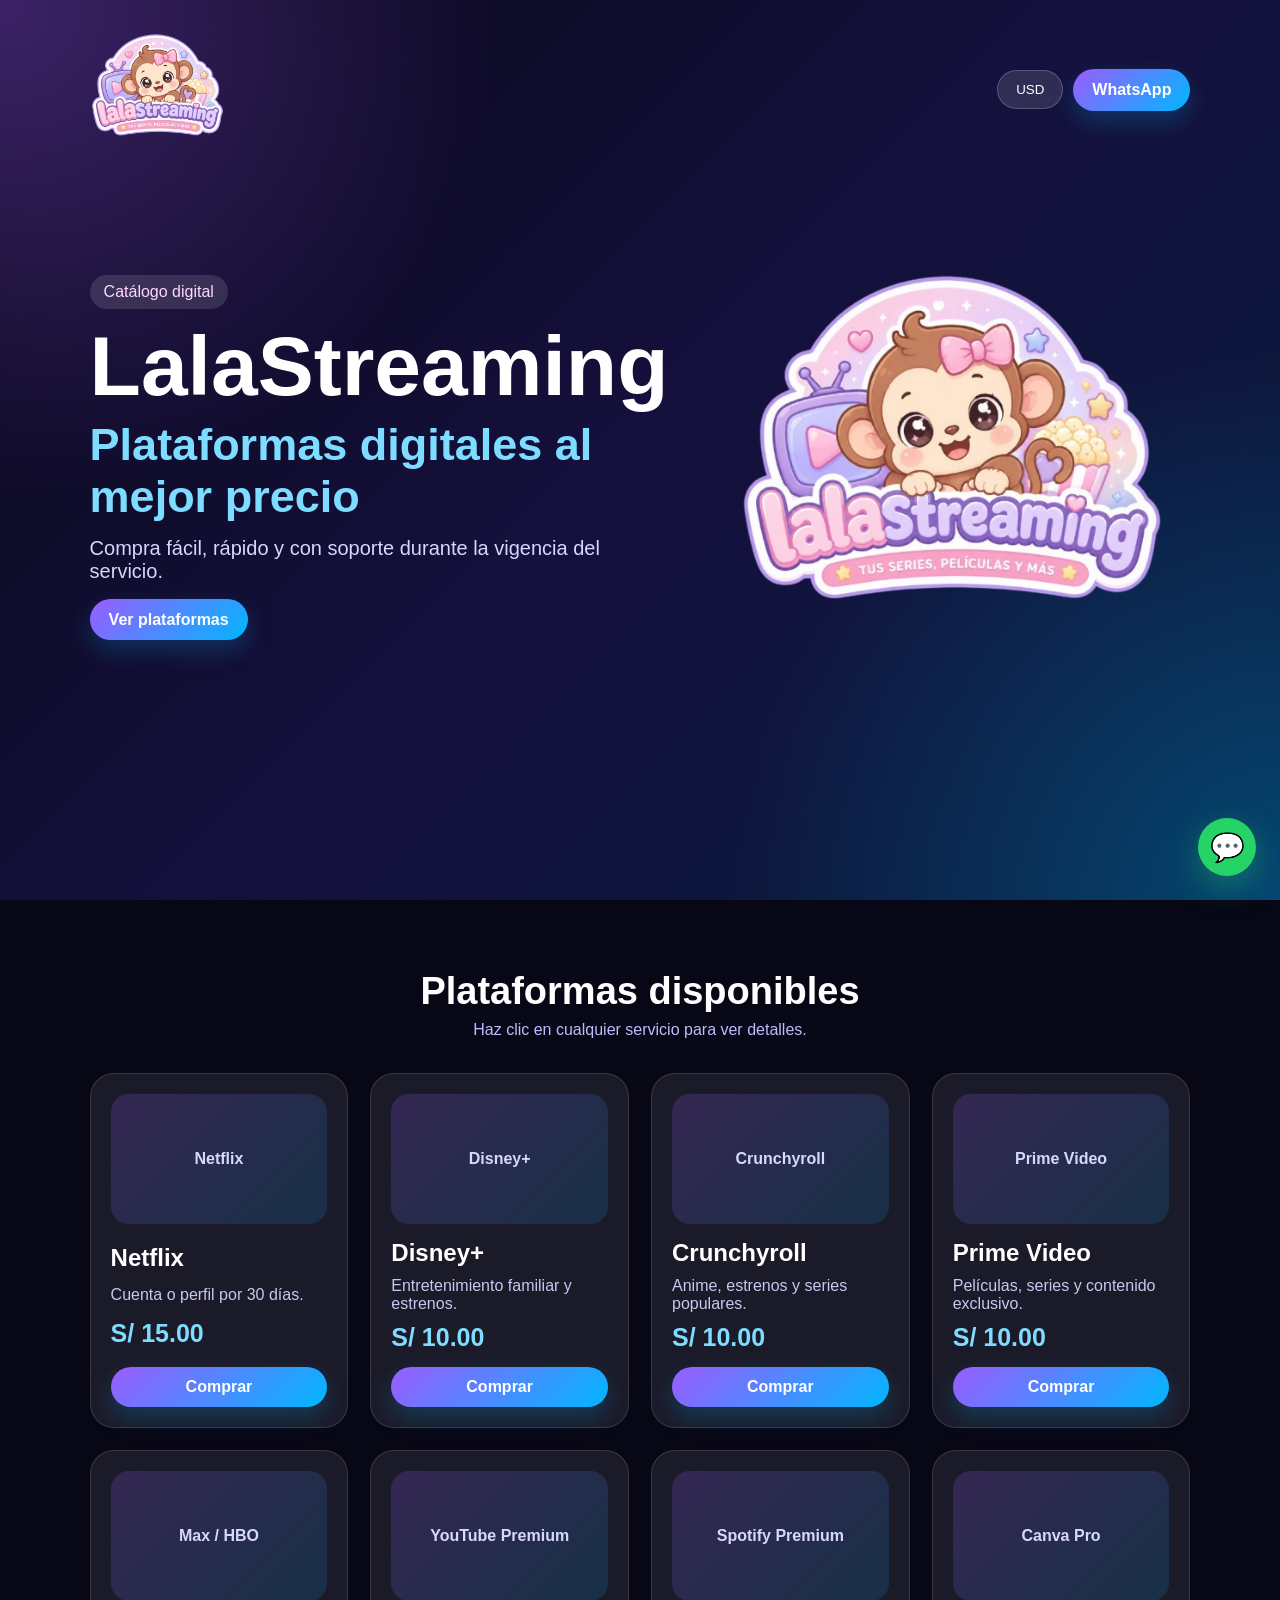
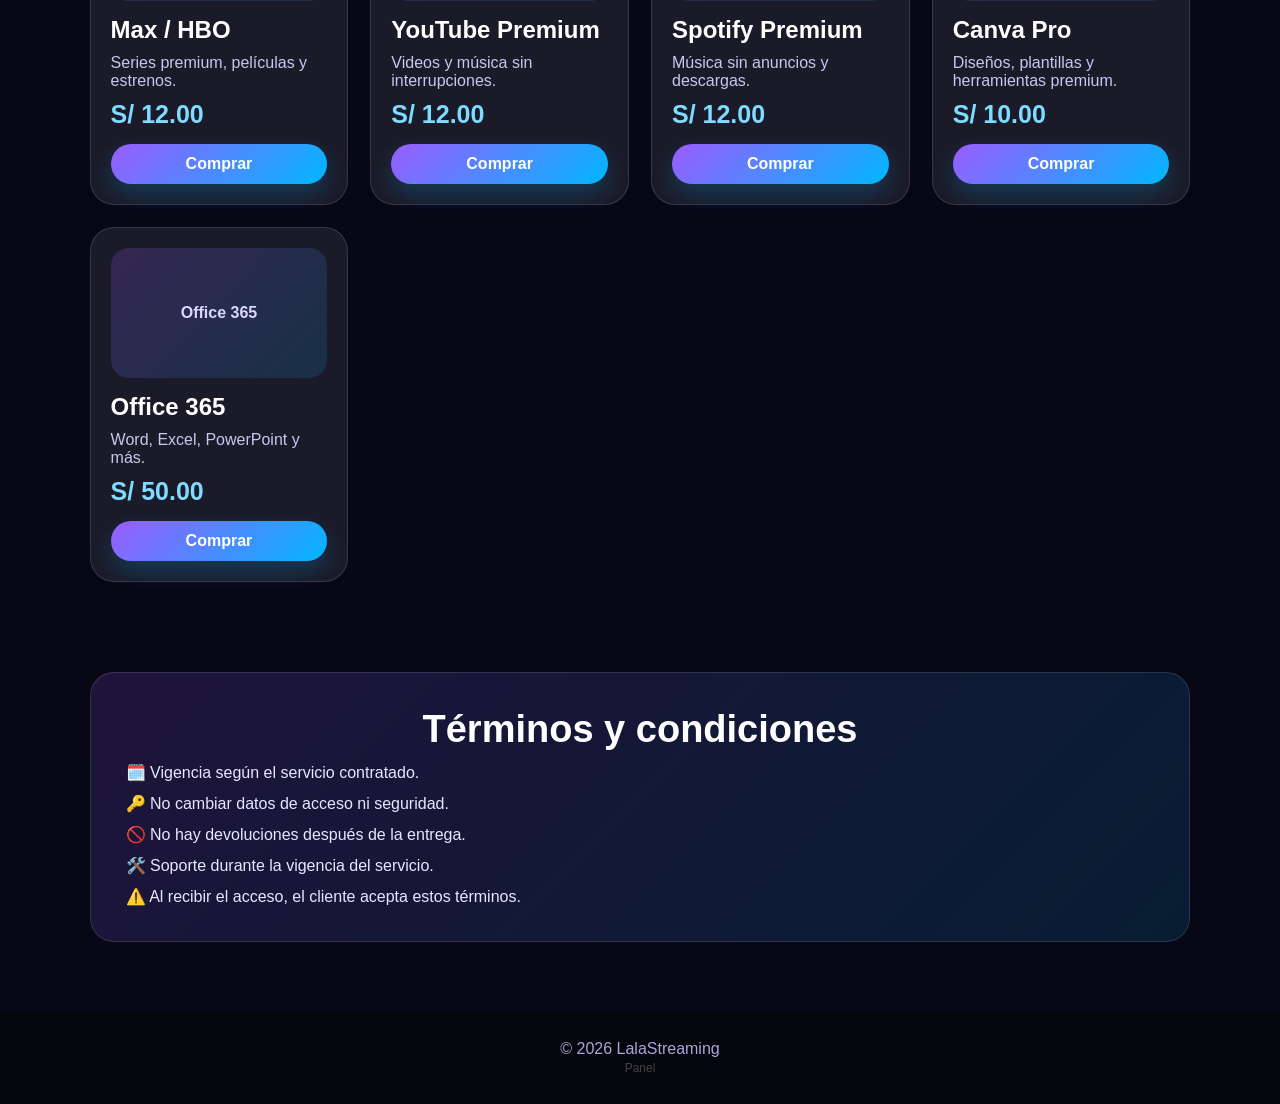
==== index.html @ 7702cfb1 "Add files via upload" ====
<!DOCTYPE html>
<html lang="es">
<head>
  <meta charset="UTF-8">
  <meta name="viewport" content="width=device-width, initial-scale=1.0">
  <title>LalaStreaming | Tienda Digital</title>
  <link rel="stylesheet" href="styles.css">
</head>
<body>
<header class="hero">
  <nav>
    <img src="logo-lalastreaming.png" class="logo" alt="LalaStreaming">
    <div class="nav-actions">
      <button id="currencyBtn">USD</button>
      <a id="waTop" target="_blank">WhatsApp</a>
    </div>
  </nav>
  <section class="hero-content">
    <div>
      <span class="badge">Catálogo digital</span>
      <h1 id="title">LalaStreaming</h1>
      <h2 id="subtitle">Plataformas digitales al mejor precio</h2>
      <p id="description">Compra fácil, rápido y con soporte.</p>
      <a href="#catalogo" class="primary">Ver plataformas</a>
    </div>
    <img src="logo-lalastreaming.png" class="big-logo" alt="LalaStreaming">
  </section>
</header>

<main>
  <section id="catalogo" class="section">
    <h2>Plataformas disponibles</h2>
    <p class="muted">Haz clic en cualquier servicio para ver detalles.</p>
    <div id="grid" class="grid"></div>
  </section>

  <section class="terms">
    <h2>Términos y condiciones</h2>
    <div id="terms"></div>
  </section>
</main>

<div id="modal" class="modal">
  <div class="modal-card">
    <button id="closeModal" class="close">×</button>
    <img id="mImg" class="modal-img" alt="">
    <h2 id="mName"></h2>
    <p id="mDesc"></p>
    <strong id="mPrice"></strong>
    <a id="mWa" target="_blank">Comprar por WhatsApp</a>
  </div>
</div>

<a id="floatWa" class="float-wa" target="_blank">💬</a>

<footer>
  <p>© 2026 LalaStreaming</p>
  <a href="admin.html" class="hidden-admin">Panel</a>
</footer>

<script src="data.js"></script>
<script src="app.js"></script>
</body>
</html>
---- styles.css ----
*{box-sizing:border-box;margin:0;padding:0;font-family:Arial,Helvetica,sans-serif}
body{background:#080716;color:#fff}
.hero{min-height:100vh;padding:22px 7%;background:radial-gradient(circle at top left,rgba(159,86,255,.35),transparent 32%),radial-gradient(circle at bottom right,rgba(0,183,255,.28),transparent 35%),linear-gradient(135deg,#080716,#15103d,#061c3b)}
nav,.admin-top,.row{display:flex;align-items:center;justify-content:space-between;gap:18px}
.logo{width:135px;animation:pulse 3s infinite}
.nav-actions{display:flex;gap:10px;align-items:center}
.nav-actions a,.primary,.card a,.modal-card a{border:0;text-decoration:none;color:#fff;background:linear-gradient(135deg,#9b5cff,#00b7ff);padding:12px 19px;border-radius:30px;font-weight:bold;cursor:pointer;box-shadow:0 10px 25px rgba(0,183,255,.22)}
#currencyBtn,.secondary{border:1px solid rgba(255,255,255,.2);background:rgba(255,255,255,.12);color:#fff;padding:11px 18px;border-radius:25px;cursor:pointer}
.hero-content{display:grid;grid-template-columns:1.1fr .9fr;align-items:center;gap:40px;padding-top:80px}
.badge{display:inline-block;background:rgba(255,255,255,.12);padding:8px 14px;border-radius:20px;color:#ffd7ff;margin-bottom:18px}
h1{font-size:clamp(44px,8vw,84px);line-height:.95;margin-bottom:12px}
.hero h2{font-size:clamp(25px,4vw,45px);color:#7ddcff;margin-bottom:14px}
.hero p{color:#d8d6ff;font-size:20px;margin-bottom:28px;max-width:570px}
.big-logo{width:100%;max-width:430px;margin:auto;animation:float 3.2s ease-in-out infinite,glow 2.8s infinite alternate}
.section{padding:70px 7%}
.section h2,.terms h2{text-align:center;font-size:38px;margin-bottom:8px}
.muted{text-align:center;color:#bebcff;margin-bottom:34px}
.grid{display:grid;grid-template-columns:repeat(4,1fr);gap:22px}
.card{background:rgba(255,255,255,.08);border:1px solid rgba(255,255,255,.13);border-radius:24px;padding:20px;min-height:295px;display:flex;flex-direction:column;justify-content:space-between;cursor:pointer;transition:.25s}
.card:hover{transform:translateY(-6px);box-shadow:0 15px 35px rgba(155,92,255,.18);border-color:#9b5cff}
.product-img,.placeholder{height:130px;width:100%;border-radius:18px;object-fit:cover;margin-bottom:15px}
.placeholder{display:grid;place-items:center;background:linear-gradient(135deg,rgba(155,92,255,.2),rgba(0,183,255,.14));color:#d9d7ff;font-weight:bold}
.card h3{font-size:24px}.card p{color:#c9c7ef;margin:10px 0}.card strong{font-size:25px;color:#7ddcff;margin-bottom:15px}.card a{text-align:center;padding:11px 16px}
.terms{margin:20px 7% 70px;padding:35px;border-radius:24px;background:linear-gradient(135deg,rgba(155,92,255,.16),rgba(0,183,255,.12));border:1px solid rgba(255,255,255,.12)}
.terms p{color:#e8e7ff;margin-top:12px}
.float-wa{position:fixed;right:24px;bottom:24px;width:58px;height:58px;border-radius:50%;background:#25d366;display:grid;place-items:center;text-decoration:none;font-size:28px;box-shadow:0 10px 30px rgba(37,211,102,.35);z-index:20}
footer{text-align:center;color:#aaa7d8;padding:28px;background:#05050d}.hidden-admin{font-size:12px;color:#444;text-decoration:none}
.modal{position:fixed;inset:0;background:rgba(5,5,15,.65);backdrop-filter:blur(3px);display:none;place-items:center;padding:22px;z-index:99}
.modal.show{display:grid}.blurred main,.blurred .hero,.blurred footer,.blurred .float-wa{filter:blur(8px);pointer-events:none}
.modal-card{width:min(440px,94vw);background:linear-gradient(145deg,#17113f,#071f42);border:1px solid rgba(255,255,255,.18);border-radius:28px;padding:24px;text-align:center;position:relative;animation:zoom .22s ease;box-shadow:0 25px 80px rgba(0,0,0,.55)}
.close{position:absolute;right:14px;top:12px;border:0;border-radius:50%;background:rgba(255,255,255,.14);color:#fff;font-size:25px;width:36px;height:36px;cursor:pointer}
.modal-img{width:100%;height:210px;object-fit:cover;border-radius:20px;margin-bottom:18px}.modal-card p{color:#d8d6ff;margin:10px 0}.modal-card strong{display:block;color:#7ddcff;font-size:30px;margin-bottom:18px}
.login{min-height:100vh;display:grid;place-items:center;background:linear-gradient(135deg,#090817,#14103a,#061a38);padding:20px}.login-card,.box{background:rgba(255,255,255,.08);border:1px solid rgba(255,255,255,.13);border-radius:24px;padding:24px}.login-card{width:min(390px,94vw);text-align:center}.login-card .logo{margin-bottom:15px}
.hidden{display:none}.admin{padding-bottom:70px}.admin-top{padding:25px 7%;background:linear-gradient(135deg,#14103a,#061a38)}.admin-top h1{font-size:34px}
.admin-grid{padding:35px 7%;display:grid;grid-template-columns:.9fr 1.1fr;gap:24px}label{display:block;margin:14px 0 7px;color:#ddd9ff;font-weight:bold}input,textarea{width:100%;background:rgba(255,255,255,.1);border:1px solid rgba(255,255,255,.18);color:#fff;border-radius:14px;padding:13px;outline:none}textarea{min-height:92px;resize:vertical}.full{width:100%;margin-top:15px}.edit-product{display:grid;grid-template-columns:190px 1fr;gap:18px;background:rgba(255,255,255,.06);padding:18px;border-radius:20px;margin-bottom:18px}.upload{min-height:175px;border:2px dashed rgba(255,255,255,.25);border-radius:18px;display:grid;place-items:center;cursor:pointer;overflow:hidden;color:#e7ddff}.upload img{width:100%;height:100%;object-fit:cover}.upload input{display:none}.danger{background:#ff3b6b;color:#fff;border:0;border-radius:14px;padding:10px 15px;font-weight:bold;cursor:pointer;margin-top:12px}
@keyframes float{50%{transform:translateY(-12px) scale(1.03)}}@keyframes glow{from{filter:drop-shadow(0 18px 35px rgba(164,92,255,.35))}to{filter:drop-shadow(0 26px 55px rgba(0,183,255,.45))}}@keyframes pulse{50%{filter:drop-shadow(0 0 18px rgba(155,92,255,.55))}}@keyframes zoom{from{opacity:0;transform:scale(.78) translateY(25px)}to{opacity:1;transform:scale(1)}}
@media(max-width:1000px){.grid{grid-template-columns:repeat(2,1fr)}.hero-content,.admin-grid{grid-template-columns:1fr;text-align:center}.hero p{margin-left:auto;margin-right:auto}.admin-top{flex-direction:column;text-align:center}.edit-product{text-align:left}}
@media(max-width:620px){.grid{grid-template-columns:1fr}.hero{min-height:auto;padding-bottom:60px}.section{padding:55px 5%}.terms{margin:10px 5% 55px}.edit-product{grid-template-columns:1fr}.row{flex-direction:column;align-items:stretch}}
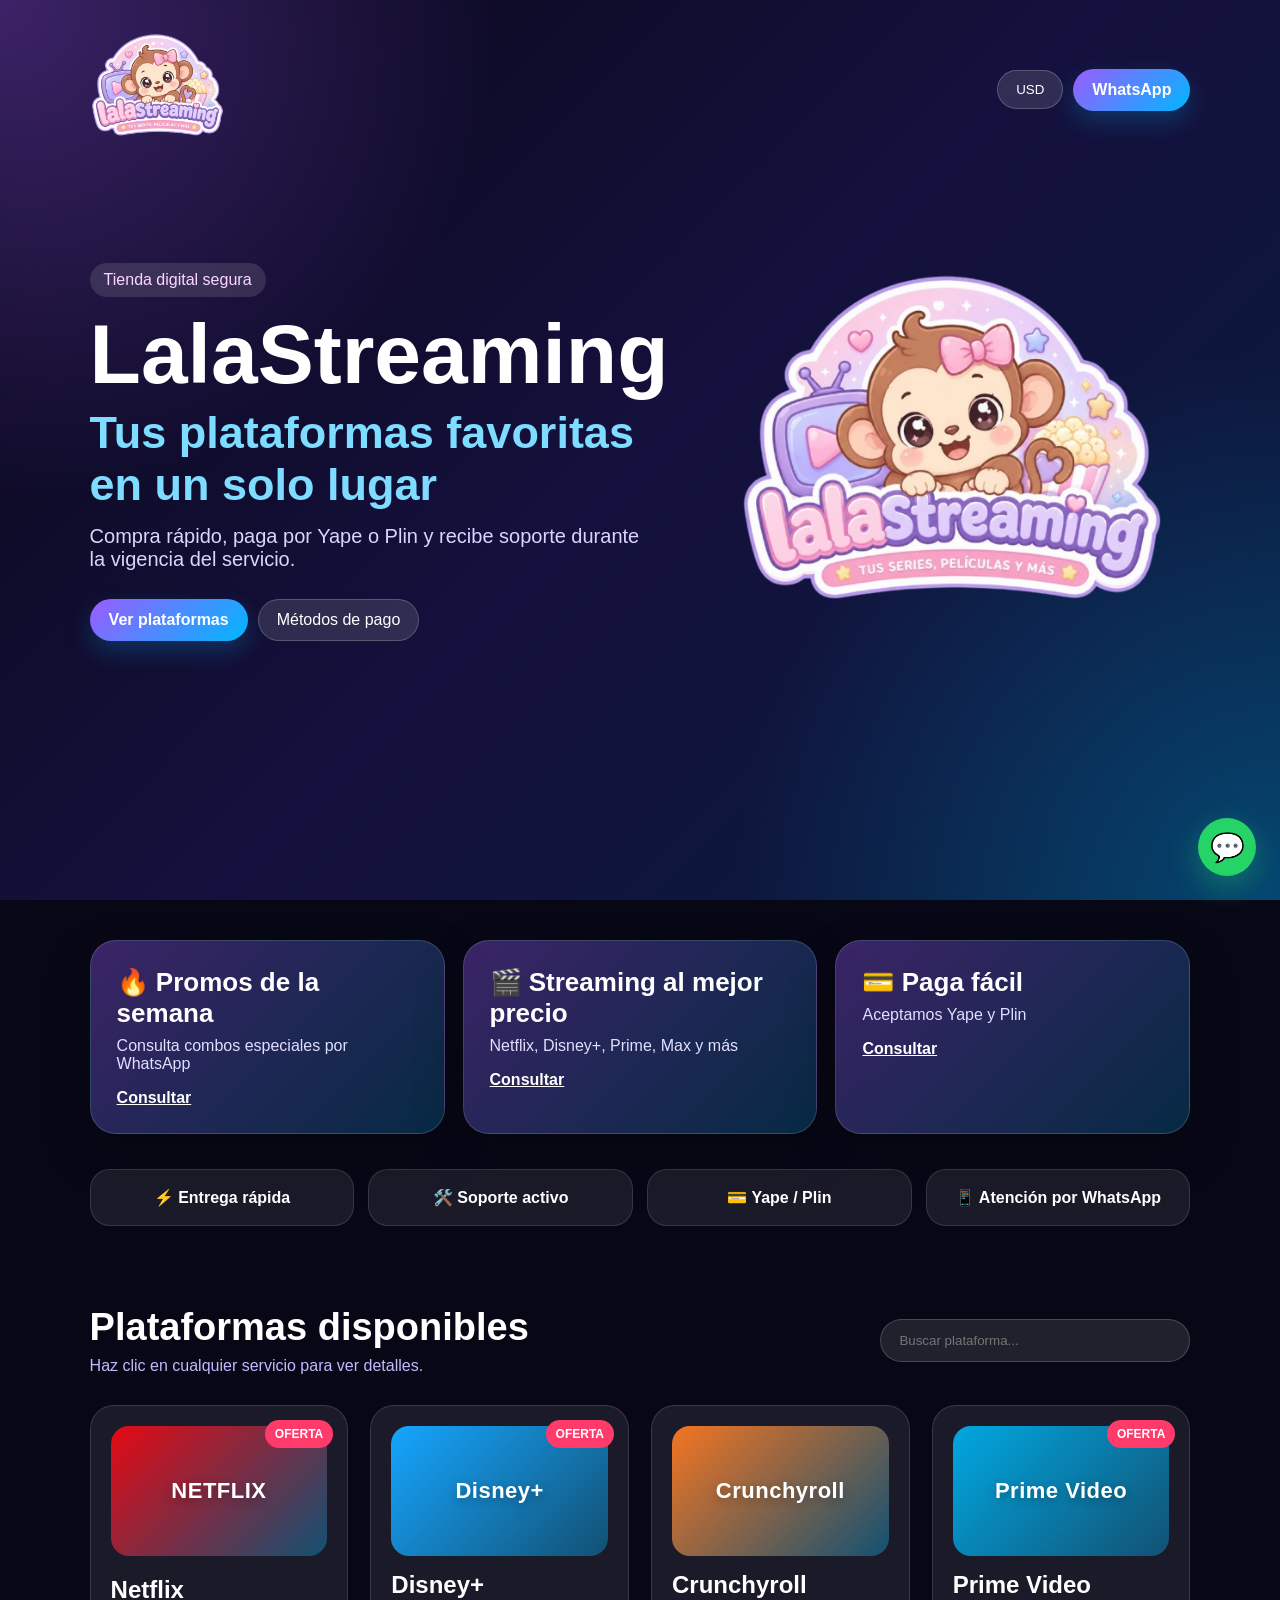
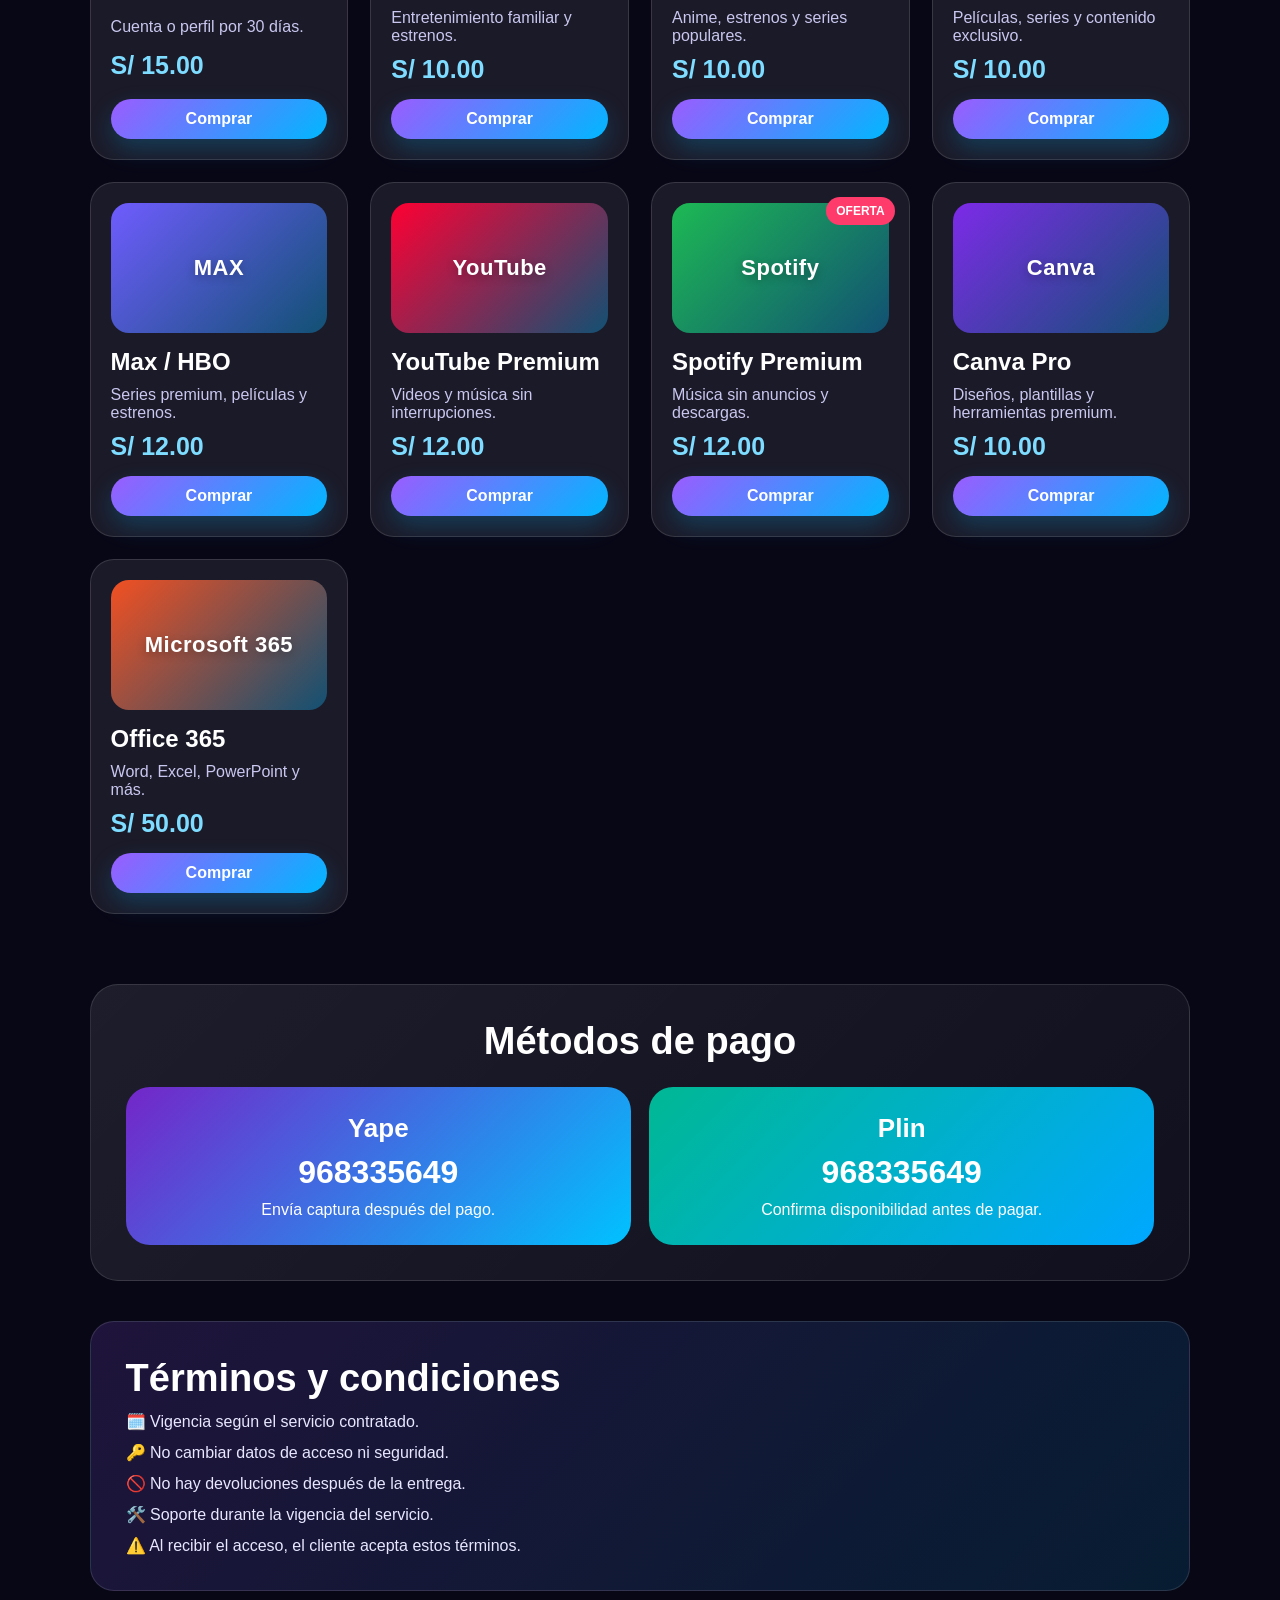
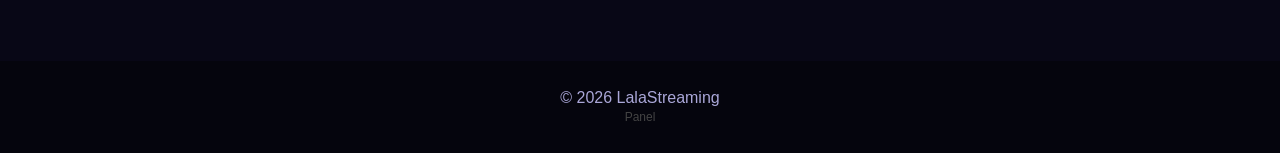
==== commit 2b089358: "Add files via upload" ====
--- a/index.html
+++ b/index.html
@@ -1,64 +1,20 @@
 <!DOCTYPE html>
 <html lang="es">
-<head>
-  <meta charset="UTF-8">
-  <meta name="viewport" content="width=device-width, initial-scale=1.0">
-  <title>LalaStreaming | Tienda Digital</title>
-  <link rel="stylesheet" href="styles.css">
-</head>
+<head><meta charset="UTF-8"><meta name="viewport" content="width=device-width, initial-scale=1.0"><title>LalaStreaming | Tienda Digital</title><link rel="stylesheet" href="styles.css"></head>
 <body>
 <header class="hero">
-  <nav>
-    <img src="logo-lalastreaming.png" class="logo" alt="LalaStreaming">
-    <div class="nav-actions">
-      <button id="currencyBtn">USD</button>
-      <a id="waTop" target="_blank">WhatsApp</a>
-    </div>
-  </nav>
-  <section class="hero-content">
-    <div>
-      <span class="badge">Catálogo digital</span>
-      <h1 id="title">LalaStreaming</h1>
-      <h2 id="subtitle">Plataformas digitales al mejor precio</h2>
-      <p id="description">Compra fácil, rápido y con soporte.</p>
-      <a href="#catalogo" class="primary">Ver plataformas</a>
-    </div>
-    <img src="logo-lalastreaming.png" class="big-logo" alt="LalaStreaming">
-  </section>
+  <nav><img src="logo-lalastreaming.png" class="logo" alt="LalaStreaming"><div class="nav-actions"><button id="currencyBtn">USD</button><a id="waTop" target="_blank">WhatsApp</a></div></nav>
+  <section class="hero-content"><div><span class="badge">Tienda digital segura</span><h1 id="title">LalaStreaming</h1><h2 id="subtitle">Tus plataformas favoritas en un solo lugar</h2><p id="description">Compra rápido, paga por Yape o Plin y recibe soporte.</p><div class="hero-buttons"><a href="#catalogo" class="primary">Ver plataformas</a><a href="#pagos" class="ghost">Métodos de pago</a></div></div><img src="logo-lalastreaming.png" class="big-logo" alt="LalaStreaming"></section>
 </header>
-
 <main>
-  <section id="catalogo" class="section">
-    <h2>Plataformas disponibles</h2>
-    <p class="muted">Haz clic en cualquier servicio para ver detalles.</p>
-    <div id="grid" class="grid"></div>
-  </section>
-
-  <section class="terms">
-    <h2>Términos y condiciones</h2>
-    <div id="terms"></div>
-  </section>
+  <section class="banner-section"><div id="banners" class="banners"></div></section>
+  <section class="trust"><article>⚡ Entrega rápida</article><article>🛠️ Soporte activo</article><article>💳 Yape / Plin</article><article>📱 Atención por WhatsApp</article></section>
+  <section id="catalogo" class="section"><div class="section-head"><div><h2>Plataformas disponibles</h2><p class="muted">Haz clic en cualquier servicio para ver detalles.</p></div><input id="search" class="search" placeholder="Buscar plataforma..."></div><div id="grid" class="grid"></div></section>
+  <section id="pagos" class="payments"><h2>Métodos de pago</h2><div class="payment-grid"><div class="payment-card yape"><span>Yape</span><strong id="yapeNumber">968335649</strong><p>Envía captura después del pago.</p></div><div class="payment-card plin"><span>Plin</span><strong id="plinNumber">968335649</strong><p>Confirma disponibilidad antes de pagar.</p></div></div></section>
+  <section class="terms"><h2>Términos y condiciones</h2><div id="terms"></div></section>
 </main>
-
-<div id="modal" class="modal">
-  <div class="modal-card">
-    <button id="closeModal" class="close">×</button>
-    <img id="mImg" class="modal-img" alt="">
-    <h2 id="mName"></h2>
-    <p id="mDesc"></p>
-    <strong id="mPrice"></strong>
-    <a id="mWa" target="_blank">Comprar por WhatsApp</a>
-  </div>
-</div>
-
+<div id="modal" class="modal"><div class="modal-card"><button id="closeModal" class="close">×</button><div id="mLogo" class="brand-logo"></div><img id="mImg" class="modal-img" alt=""><h2 id="mName"></h2><p id="mDesc"></p><strong id="mPrice"></strong><a id="mWa" target="_blank">Comprar por WhatsApp</a></div></div>
 <a id="floatWa" class="float-wa" target="_blank">💬</a>
-
-<footer>
-  <p>© 2026 LalaStreaming</p>
-  <a href="admin.html" class="hidden-admin">Panel</a>
-</footer>
-
-<script src="data.js"></script>
-<script src="app.js"></script>
-</body>
-</html>
+<footer><p>© 2026 LalaStreaming</p><a href="admin.html" class="hidden-admin">Panel</a></footer>
+<script src="data.js"></script><script src="app.js"></script>
+</body></html>
--- a/styles.css
+++ b/styles.css
@@ -1,38 +1 @@
-*{box-sizing:border-box;margin:0;padding:0;font-family:Arial,Helvetica,sans-serif}
-body{background:#080716;color:#fff}
-.hero{min-height:100vh;padding:22px 7%;background:radial-gradient(circle at top left,rgba(159,86,255,.35),transparent 32%),radial-gradient(circle at bottom right,rgba(0,183,255,.28),transparent 35%),linear-gradient(135deg,#080716,#15103d,#061c3b)}
-nav,.admin-top,.row{display:flex;align-items:center;justify-content:space-between;gap:18px}
-.logo{width:135px;animation:pulse 3s infinite}
-.nav-actions{display:flex;gap:10px;align-items:center}
-.nav-actions a,.primary,.card a,.modal-card a{border:0;text-decoration:none;color:#fff;background:linear-gradient(135deg,#9b5cff,#00b7ff);padding:12px 19px;border-radius:30px;font-weight:bold;cursor:pointer;box-shadow:0 10px 25px rgba(0,183,255,.22)}
-#currencyBtn,.secondary{border:1px solid rgba(255,255,255,.2);background:rgba(255,255,255,.12);color:#fff;padding:11px 18px;border-radius:25px;cursor:pointer}
-.hero-content{display:grid;grid-template-columns:1.1fr .9fr;align-items:center;gap:40px;padding-top:80px}
-.badge{display:inline-block;background:rgba(255,255,255,.12);padding:8px 14px;border-radius:20px;color:#ffd7ff;margin-bottom:18px}
-h1{font-size:clamp(44px,8vw,84px);line-height:.95;margin-bottom:12px}
-.hero h2{font-size:clamp(25px,4vw,45px);color:#7ddcff;margin-bottom:14px}
-.hero p{color:#d8d6ff;font-size:20px;margin-bottom:28px;max-width:570px}
-.big-logo{width:100%;max-width:430px;margin:auto;animation:float 3.2s ease-in-out infinite,glow 2.8s infinite alternate}
-.section{padding:70px 7%}
-.section h2,.terms h2{text-align:center;font-size:38px;margin-bottom:8px}
-.muted{text-align:center;color:#bebcff;margin-bottom:34px}
-.grid{display:grid;grid-template-columns:repeat(4,1fr);gap:22px}
-.card{background:rgba(255,255,255,.08);border:1px solid rgba(255,255,255,.13);border-radius:24px;padding:20px;min-height:295px;display:flex;flex-direction:column;justify-content:space-between;cursor:pointer;transition:.25s}
-.card:hover{transform:translateY(-6px);box-shadow:0 15px 35px rgba(155,92,255,.18);border-color:#9b5cff}
-.product-img,.placeholder{height:130px;width:100%;border-radius:18px;object-fit:cover;margin-bottom:15px}
-.placeholder{display:grid;place-items:center;background:linear-gradient(135deg,rgba(155,92,255,.2),rgba(0,183,255,.14));color:#d9d7ff;font-weight:bold}
-.card h3{font-size:24px}.card p{color:#c9c7ef;margin:10px 0}.card strong{font-size:25px;color:#7ddcff;margin-bottom:15px}.card a{text-align:center;padding:11px 16px}
-.terms{margin:20px 7% 70px;padding:35px;border-radius:24px;background:linear-gradient(135deg,rgba(155,92,255,.16),rgba(0,183,255,.12));border:1px solid rgba(255,255,255,.12)}
-.terms p{color:#e8e7ff;margin-top:12px}
-.float-wa{position:fixed;right:24px;bottom:24px;width:58px;height:58px;border-radius:50%;background:#25d366;display:grid;place-items:center;text-decoration:none;font-size:28px;box-shadow:0 10px 30px rgba(37,211,102,.35);z-index:20}
-footer{text-align:center;color:#aaa7d8;padding:28px;background:#05050d}.hidden-admin{font-size:12px;color:#444;text-decoration:none}
-.modal{position:fixed;inset:0;background:rgba(5,5,15,.65);backdrop-filter:blur(3px);display:none;place-items:center;padding:22px;z-index:99}
-.modal.show{display:grid}.blurred main,.blurred .hero,.blurred footer,.blurred .float-wa{filter:blur(8px);pointer-events:none}
-.modal-card{width:min(440px,94vw);background:linear-gradient(145deg,#17113f,#071f42);border:1px solid rgba(255,255,255,.18);border-radius:28px;padding:24px;text-align:center;position:relative;animation:zoom .22s ease;box-shadow:0 25px 80px rgba(0,0,0,.55)}
-.close{position:absolute;right:14px;top:12px;border:0;border-radius:50%;background:rgba(255,255,255,.14);color:#fff;font-size:25px;width:36px;height:36px;cursor:pointer}
-.modal-img{width:100%;height:210px;object-fit:cover;border-radius:20px;margin-bottom:18px}.modal-card p{color:#d8d6ff;margin:10px 0}.modal-card strong{display:block;color:#7ddcff;font-size:30px;margin-bottom:18px}
-.login{min-height:100vh;display:grid;place-items:center;background:linear-gradient(135deg,#090817,#14103a,#061a38);padding:20px}.login-card,.box{background:rgba(255,255,255,.08);border:1px solid rgba(255,255,255,.13);border-radius:24px;padding:24px}.login-card{width:min(390px,94vw);text-align:center}.login-card .logo{margin-bottom:15px}
-.hidden{display:none}.admin{padding-bottom:70px}.admin-top{padding:25px 7%;background:linear-gradient(135deg,#14103a,#061a38)}.admin-top h1{font-size:34px}
-.admin-grid{padding:35px 7%;display:grid;grid-template-columns:.9fr 1.1fr;gap:24px}label{display:block;margin:14px 0 7px;color:#ddd9ff;font-weight:bold}input,textarea{width:100%;background:rgba(255,255,255,.1);border:1px solid rgba(255,255,255,.18);color:#fff;border-radius:14px;padding:13px;outline:none}textarea{min-height:92px;resize:vertical}.full{width:100%;margin-top:15px}.edit-product{display:grid;grid-template-columns:190px 1fr;gap:18px;background:rgba(255,255,255,.06);padding:18px;border-radius:20px;margin-bottom:18px}.upload{min-height:175px;border:2px dashed rgba(255,255,255,.25);border-radius:18px;display:grid;place-items:center;cursor:pointer;overflow:hidden;color:#e7ddff}.upload img{width:100%;height:100%;object-fit:cover}.upload input{display:none}.danger{background:#ff3b6b;color:#fff;border:0;border-radius:14px;padding:10px 15px;font-weight:bold;cursor:pointer;margin-top:12px}
-@keyframes float{50%{transform:translateY(-12px) scale(1.03)}}@keyframes glow{from{filter:drop-shadow(0 18px 35px rgba(164,92,255,.35))}to{filter:drop-shadow(0 26px 55px rgba(0,183,255,.45))}}@keyframes pulse{50%{filter:drop-shadow(0 0 18px rgba(155,92,255,.55))}}@keyframes zoom{from{opacity:0;transform:scale(.78) translateY(25px)}to{opacity:1;transform:scale(1)}}
-@media(max-width:1000px){.grid{grid-template-columns:repeat(2,1fr)}.hero-content,.admin-grid{grid-template-columns:1fr;text-align:center}.hero p{margin-left:auto;margin-right:auto}.admin-top{flex-direction:column;text-align:center}.edit-product{text-align:left}}
-@media(max-width:620px){.grid{grid-template-columns:1fr}.hero{min-height:auto;padding-bottom:60px}.section{padding:55px 5%}.terms{margin:10px 5% 55px}.edit-product{grid-template-columns:1fr}.row{flex-direction:column;align-items:stretch}}
+*{box-sizing:border-box;margin:0;padding:0;font-family:Arial,Helvetica,sans-serif}body{background:#080716;color:#fff}.hero{min-height:100vh;padding:22px 7%;background:radial-gradient(circle at top left,rgba(159,86,255,.35),transparent 32%),radial-gradient(circle at bottom right,rgba(0,183,255,.28),transparent 35%),linear-gradient(135deg,#080716,#15103d,#061c3b)}nav,.admin-top,.row,.section-head{display:flex;align-items:center;justify-content:space-between;gap:18px}.logo{width:135px;animation:pulse 3s infinite}.nav-actions,.hero-buttons{display:flex;gap:10px;align-items:center;flex-wrap:wrap}.nav-actions a,.primary,.card a,.modal-card a{border:0;text-decoration:none;color:#fff;background:linear-gradient(135deg,#9b5cff,#00b7ff);padding:12px 19px;border-radius:30px;font-weight:bold;cursor:pointer;box-shadow:0 10px 25px rgba(0,183,255,.22)}.ghost,#currencyBtn,.secondary{border:1px solid rgba(255,255,255,.2);background:rgba(255,255,255,.12);color:#fff;padding:11px 18px;border-radius:25px;cursor:pointer;text-decoration:none}.hero-content{display:grid;grid-template-columns:1.1fr .9fr;align-items:center;gap:40px;padding-top:80px}.badge{display:inline-block;background:rgba(255,255,255,.12);padding:8px 14px;border-radius:20px;color:#ffd7ff;margin-bottom:18px}h1{font-size:clamp(44px,8vw,84px);line-height:.95;margin-bottom:12px}.hero h2{font-size:clamp(25px,4vw,45px);color:#7ddcff;margin-bottom:14px}.hero p{color:#d8d6ff;font-size:20px;margin-bottom:28px;max-width:570px}.big-logo{width:100%;max-width:430px;margin:auto;animation:float 3.2s ease-in-out infinite,glow 2.8s infinite alternate}.banner-section{padding:40px 7% 10px}.banners{display:grid;grid-template-columns:repeat(3,1fr);gap:18px}.promo-banner{position:relative;overflow:hidden;border-radius:26px;padding:26px;background:linear-gradient(135deg,rgba(155,92,255,.35),rgba(0,183,255,.20));border:1px solid rgba(255,255,255,.15);box-shadow:0 20px 50px rgba(0,0,0,.22)}.promo-banner h3{font-size:26px;margin-bottom:8px}.promo-banner p{color:#e1dfff;margin-bottom:16px}.promo-banner a{color:#fff;font-weight:bold}.trust{margin:25px 7%;display:grid;grid-template-columns:repeat(4,1fr);gap:14px}.trust article{padding:18px;border-radius:20px;background:rgba(255,255,255,.08);border:1px solid rgba(255,255,255,.12);text-align:center;font-weight:bold}.section{padding:55px 7% 70px}.section h2,.terms h2,.payments h2{font-size:38px;margin-bottom:8px}.muted{color:#bebcff}.search{max-width:310px;background:rgba(255,255,255,.10);border:1px solid rgba(255,255,255,.18);color:#fff;border-radius:25px;padding:13px 18px;outline:none}.grid{display:grid;grid-template-columns:repeat(4,1fr);gap:22px;margin-top:30px}.card{position:relative;background:rgba(255,255,255,.08);border:1px solid rgba(255,255,255,.13);border-radius:24px;padding:20px;min-height:295px;display:flex;flex-direction:column;justify-content:space-between;cursor:pointer;transition:.25s}.card:hover{transform:translateY(-6px);box-shadow:0 15px 35px rgba(155,92,255,.18);border-color:#9b5cff}.offer{position:absolute;right:14px;top:14px;background:#ff3b6b;color:white;font-size:12px;font-weight:bold;padding:7px 10px;border-radius:20px}.product-img,.brand-logo{height:130px;width:100%;border-radius:18px;object-fit:cover;margin-bottom:15px}.brand-logo{display:grid;place-items:center;background:linear-gradient(135deg,var(--brand,#9b5cff),rgba(0,183,255,.35));color:#fff;font-weight:900;text-align:center;font-size:22px;letter-spacing:.5px;text-shadow:0 3px 10px rgba(0,0,0,.28)}.card h3{font-size:24px}.card p{color:#c9c7ef;margin:10px 0}.card strong{font-size:25px;color:#7ddcff;margin-bottom:15px}.card a{text-align:center;padding:11px 16px}.payments{margin:0 7% 40px;padding:35px;border-radius:28px;background:linear-gradient(135deg,rgba(255,255,255,.09),rgba(255,255,255,.04));border:1px solid rgba(255,255,255,.12)}.payments h2{text-align:center;margin-bottom:24px}.payment-grid{display:grid;grid-template-columns:repeat(2,1fr);gap:18px}.payment-card{border-radius:24px;padding:26px;text-align:center}.payment-card span{font-size:26px;font-weight:900}.payment-card strong{display:block;font-size:32px;margin:10px 0}.yape{background:linear-gradient(135deg,#7426c9,#00c2ff)}.plin{background:linear-gradient(135deg,#00b894,#00a8ff)}.terms{margin:20px 7% 70px;padding:35px;border-radius:24px;background:linear-gradient(135deg,rgba(155,92,255,.16),rgba(0,183,255,.12));border:1px solid rgba(255,255,255,.12)}.terms p{color:#e8e7ff;margin-top:12px}.float-wa{position:fixed;right:24px;bottom:24px;width:58px;height:58px;border-radius:50%;background:#25d366;display:grid;place-items:center;text-decoration:none;font-size:28px;box-shadow:0 10px 30px rgba(37,211,102,.35);z-index:20}footer{text-align:center;color:#aaa7d8;padding:28px;background:#05050d}.hidden-admin{font-size:12px;color:#444;text-decoration:none}.modal{position:fixed;inset:0;background:rgba(5,5,15,.65);backdrop-filter:blur(3px);display:none;place-items:center;padding:22px;z-index:99}.modal.show{display:grid}.blurred main,.blurred .hero,.blurred footer,.blurred .float-wa{filter:blur(8px);pointer-events:none}.modal-card{width:min(440px,94vw);background:linear-gradient(145deg,#17113f,#071f42);border:1px solid rgba(255,255,255,.18);border-radius:28px;padding:24px;text-align:center;position:relative;animation:zoom .22s ease;box-shadow:0 25px 80px rgba(0,0,0,.55)}.close{position:absolute;right:14px;top:12px;border:0;border-radius:50%;background:rgba(255,255,255,.14);color:#fff;font-size:25px;width:36px;height:36px;cursor:pointer}.modal-card .brand-logo{height:90px}.modal-img{width:100%;height:210px;object-fit:cover;border-radius:20px;margin-bottom:18px}.modal-card p{color:#d8d6ff;margin:10px 0}.modal-card strong{display:block;color:#7ddcff;font-size:30px;margin-bottom:18px}.login{min-height:100vh;display:grid;place-items:center;background:linear-gradient(135deg,#090817,#14103a,#061a38);padding:20px}.login-card,.box{background:rgba(255,255,255,.08);border:1px solid rgba(255,255,255,.13);border-radius:24px;padding:24px}.login-card{width:min(390px,94vw);text-align:center}.login-card .logo{margin-bottom:15px}.hidden{display:none}.admin{padding-bottom:70px}.admin-top{padding:25px 7%;background:linear-gradient(135deg,#14103a,#061a38)}.admin-top h1{font-size:34px}.admin-grid{padding:35px 7%;display:grid;grid-template-columns:1fr 1fr;gap:24px}.wide{grid-column:1/-1}label{display:block;margin:14px 0 7px;color:#ddd9ff;font-weight:bold}input,textarea{width:100%;background:rgba(255,255,255,.1);border:1px solid rgba(255,255,255,.18);color:#fff;border-radius:14px;padding:13px;outline:none}textarea{min-height:92px;resize:vertical}.full{width:100%;margin-top:15px}.edit-product{display:grid;grid-template-columns:190px 1fr;gap:18px;background:rgba(255,255,255,.06);padding:18px;border-radius:20px;margin-bottom:18px}.upload{min-height:175px;border:2px dashed rgba(255,255,255,.25);border-radius:18px;display:grid;place-items:center;cursor:pointer;overflow:hidden;color:#e7ddff}.upload img{width:100%;height:100%;object-fit:cover}.upload input{display:none}.danger{background:#ff3b6b;color:#fff;border:0;border-radius:14px;padding:10px 15px;font-weight:bold;cursor:pointer;margin-top:12px}.edit-banner{background:rgba(255,255,255,.06);padding:16px;border-radius:18px;margin-bottom:14px}@keyframes float{50%{transform:translateY(-12px) scale(1.03)}}@keyframes glow{from{filter:drop-shadow(0 18px 35px rgba(164,92,255,.35))}to{filter:drop-shadow(0 26px 55px rgba(0,183,255,.45))}}@keyframes pulse{50%{filter:drop-shadow(0 0 18px rgba(155,92,255,.55))}}@keyframes zoom{from{opacity:0;transform:scale(.78) translateY(25px)}to{opacity:1;transform:scale(1)}}@media(max-width:1000px){.grid,.banners,.trust{grid-template-columns:repeat(2,1fr)}.hero-content,.admin-grid{grid-template-columns:1fr;text-align:center}.wide{grid-column:auto}.hero p{margin-left:auto;margin-right:auto}.admin-top{flex-direction:column;text-align:center}.edit-product{text-align:left}.section-head{flex-direction:column;text-align:center}.search{max-width:100%}}@media(max-width:620px){.grid,.banners,.trust,.payment-grid{grid-template-columns:1fr}.hero{min-height:auto;padding-bottom:60px}.section{padding:45px 5%}.terms,.payments{margin:10px 5% 55px}.edit-product{grid-template-columns:1fr}.row{flex-direction:column;align-items:stretch}.logo{width:110px}.hero-buttons,.nav-actions{justify-content:center}}
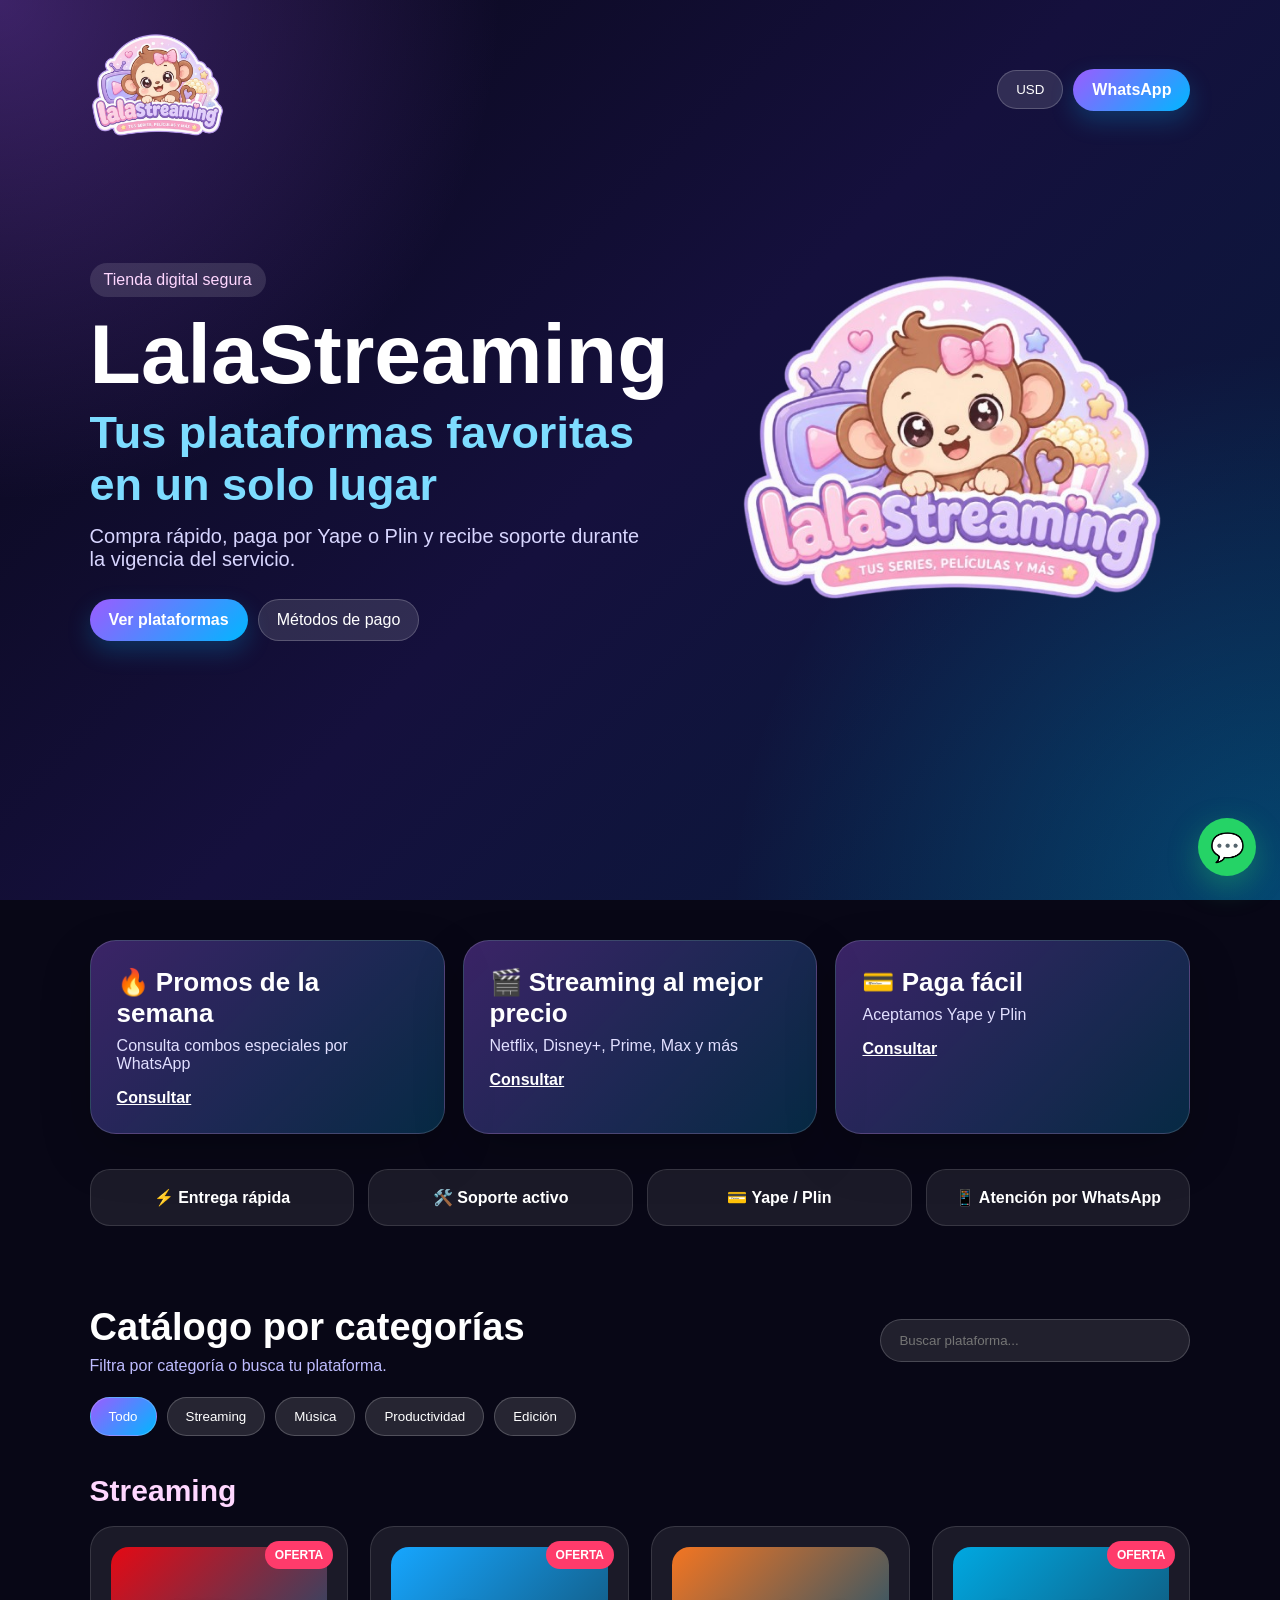
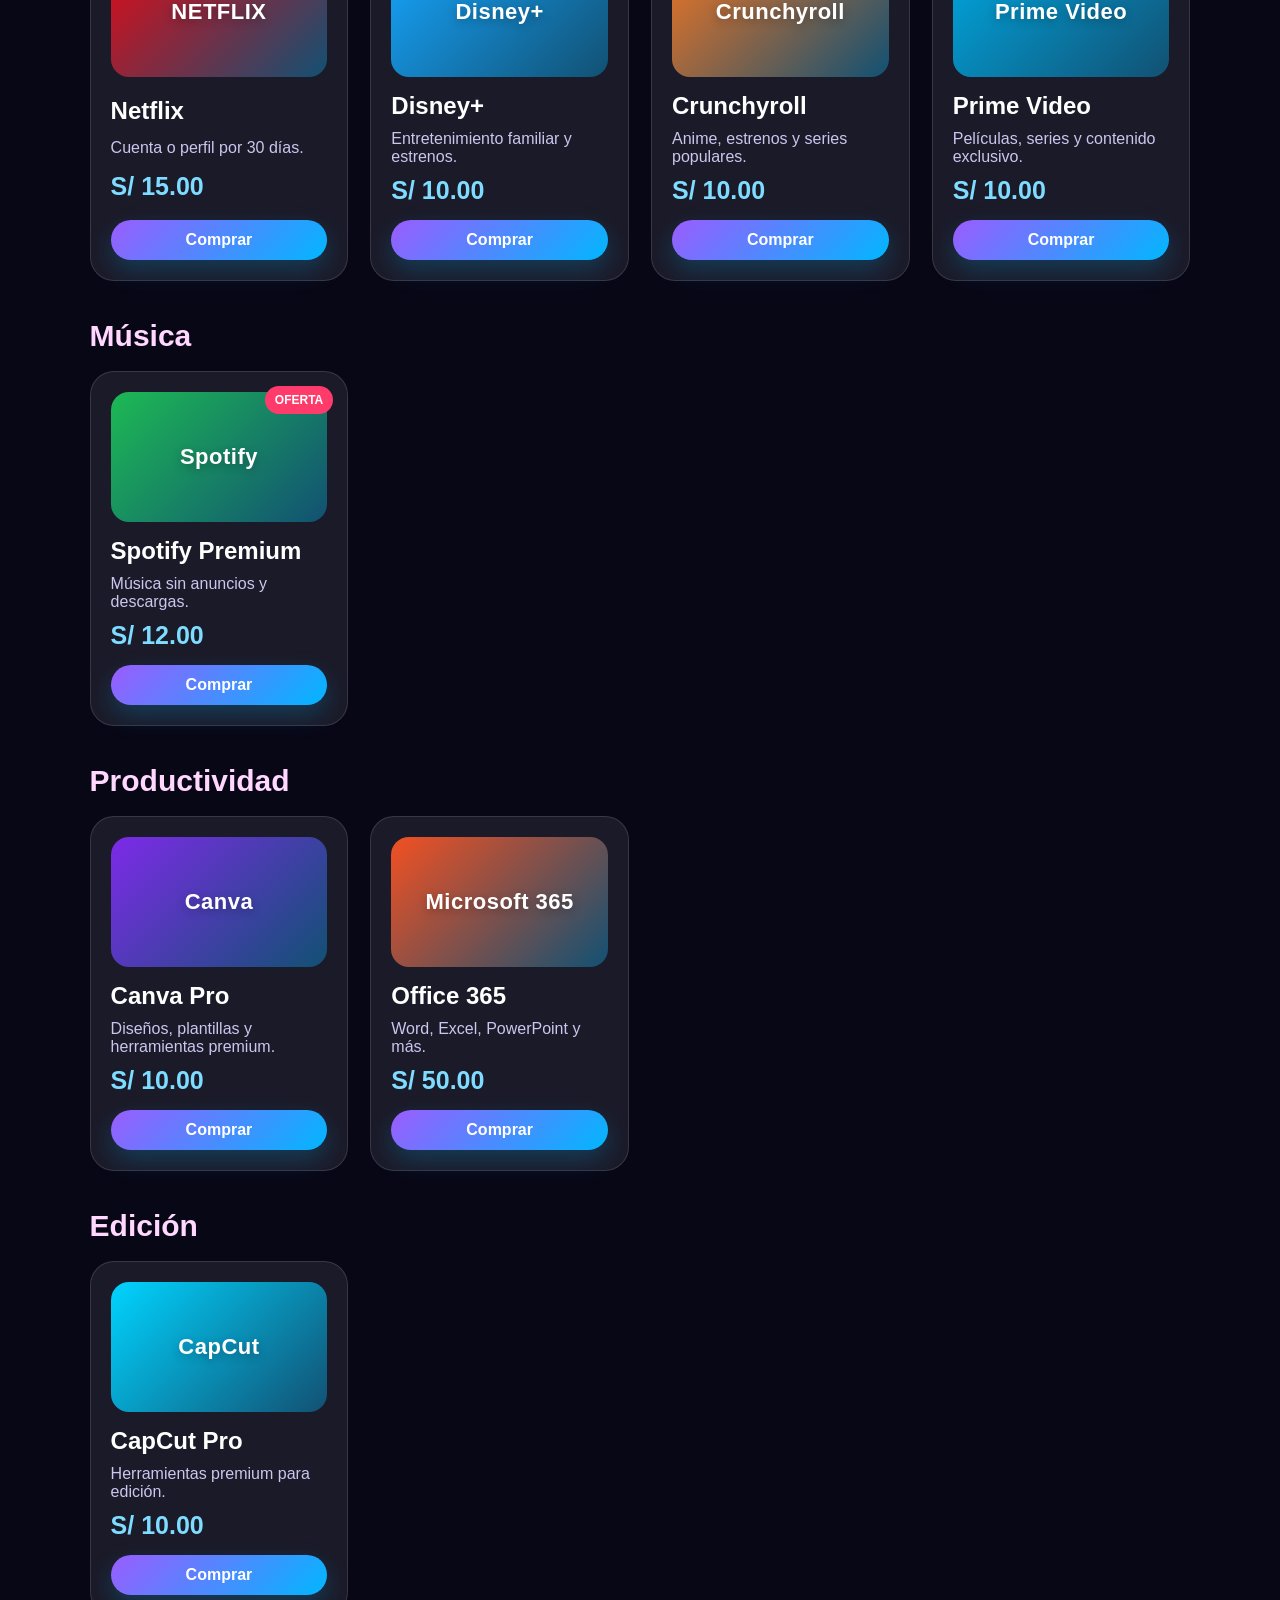
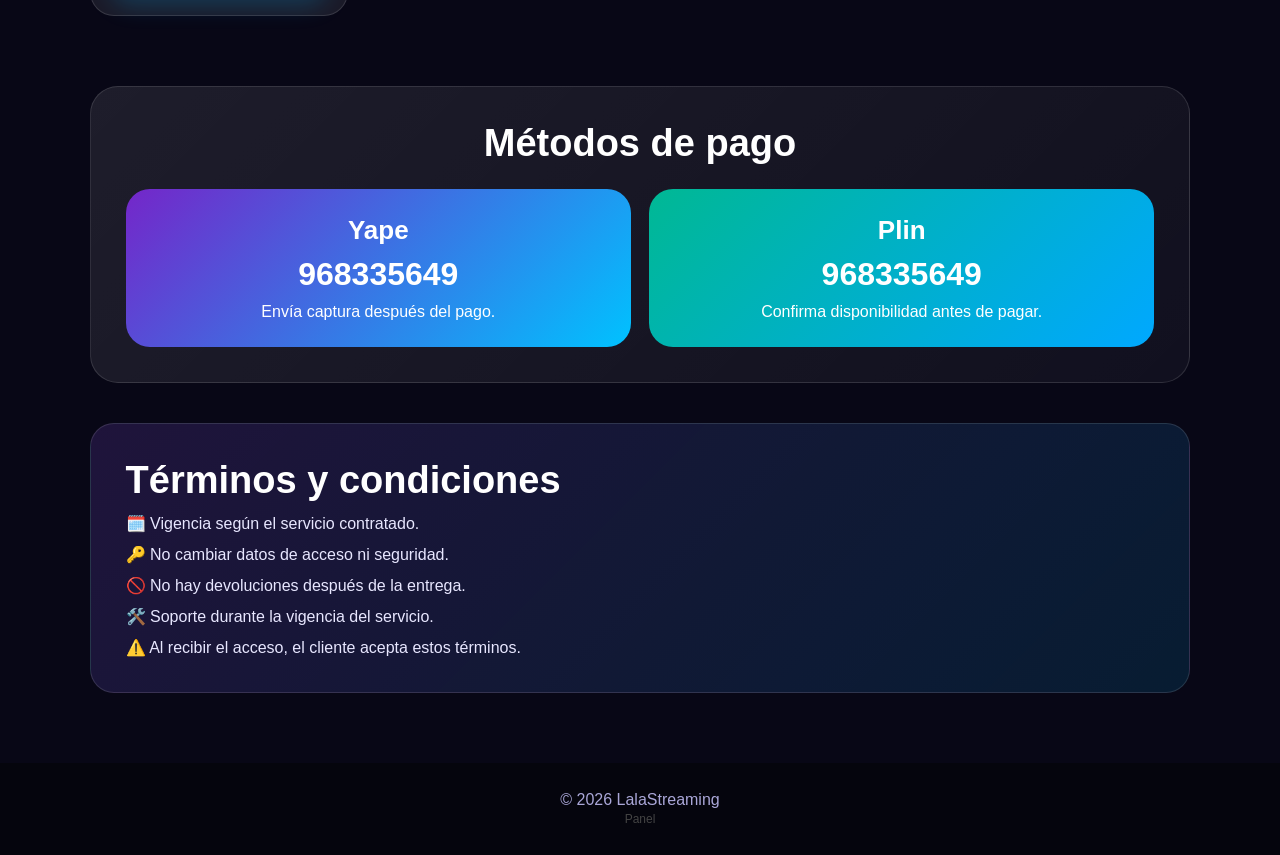
==== commit c178ef94: "Add files via upload" ====
--- a/index.html
+++ b/index.html
@@ -1,20 +1,25 @@
-<!DOCTYPE html>
-<html lang="es">
-<head><meta charset="UTF-8"><meta name="viewport" content="width=device-width, initial-scale=1.0"><title>LalaStreaming | Tienda Digital</title><link rel="stylesheet" href="styles.css"></head>
-<body>
+<!DOCTYPE html><html lang="es"><head>
+<meta charset="UTF-8"><meta name="viewport" content="width=device-width, initial-scale=1.0">
+<title>LalaStreaming | Tienda Digital</title><link rel="stylesheet" href="styles.css"></head><body>
 <header class="hero">
   <nav><img src="logo-lalastreaming.png" class="logo" alt="LalaStreaming"><div class="nav-actions"><button id="currencyBtn">USD</button><a id="waTop" target="_blank">WhatsApp</a></div></nav>
-  <section class="hero-content"><div><span class="badge">Tienda digital segura</span><h1 id="title">LalaStreaming</h1><h2 id="subtitle">Tus plataformas favoritas en un solo lugar</h2><p id="description">Compra rápido, paga por Yape o Plin y recibe soporte.</p><div class="hero-buttons"><a href="#catalogo" class="primary">Ver plataformas</a><a href="#pagos" class="ghost">Métodos de pago</a></div></div><img src="logo-lalastreaming.png" class="big-logo" alt="LalaStreaming"></section>
+  <section class="hero-content"><div><span class="badge">Tienda digital segura</span><h1 id="title">LalaStreaming</h1><h2 id="subtitle"></h2><p id="description"></p><div class="hero-buttons"><a href="#catalogo" class="primary">Ver plataformas</a><a href="#pagos" class="ghost">Métodos de pago</a></div></div><img src="logo-lalastreaming.png" class="big-logo" alt="LalaStreaming"></section>
 </header>
 <main>
   <section class="banner-section"><div id="banners" class="banners"></div></section>
   <section class="trust"><article>⚡ Entrega rápida</article><article>🛠️ Soporte activo</article><article>💳 Yape / Plin</article><article>📱 Atención por WhatsApp</article></section>
-  <section id="catalogo" class="section"><div class="section-head"><div><h2>Plataformas disponibles</h2><p class="muted">Haz clic en cualquier servicio para ver detalles.</p></div><input id="search" class="search" placeholder="Buscar plataforma..."></div><div id="grid" class="grid"></div></section>
-  <section id="pagos" class="payments"><h2>Métodos de pago</h2><div class="payment-grid"><div class="payment-card yape"><span>Yape</span><strong id="yapeNumber">968335649</strong><p>Envía captura después del pago.</p></div><div class="payment-card plin"><span>Plin</span><strong id="plinNumber">968335649</strong><p>Confirma disponibilidad antes de pagar.</p></div></div></section>
+
+  <section id="catalogo" class="section">
+    <div class="section-head"><div><h2>Catálogo por categorías</h2><p class="muted">Filtra por categoría o busca tu plataforma.</p></div><input id="search" class="search" placeholder="Buscar plataforma..."></div>
+    <div id="categoryFilters" class="category-filters"></div>
+    <div id="catalogByCategory"></div>
+  </section>
+
+  <section id="pagos" class="payments"><h2>Métodos de pago</h2><div class="payment-grid"><div class="payment-card yape"><span>Yape</span><strong id="yapeNumber"></strong><p>Envía captura después del pago.</p></div><div class="payment-card plin"><span>Plin</span><strong id="plinNumber"></strong><p>Confirma disponibilidad antes de pagar.</p></div></div></section>
   <section class="terms"><h2>Términos y condiciones</h2><div id="terms"></div></section>
 </main>
+
 <div id="modal" class="modal"><div class="modal-card"><button id="closeModal" class="close">×</button><div id="mLogo" class="brand-logo"></div><img id="mImg" class="modal-img" alt=""><h2 id="mName"></h2><p id="mDesc"></p><strong id="mPrice"></strong><a id="mWa" target="_blank">Comprar por WhatsApp</a></div></div>
 <a id="floatWa" class="float-wa" target="_blank">💬</a>
 <footer><p>© 2026 LalaStreaming</p><a href="admin.html" class="hidden-admin">Panel</a></footer>
-<script src="data.js"></script><script src="app.js"></script>
-</body></html>+<script src="data.js"></script><script src="app.js"></script></body></html>
--- a/styles.css
+++ b/styles.css
@@ -1 +1 @@
-*{box-sizing:border-box;margin:0;padding:0;font-family:Arial,Helvetica,sans-serif}body{background:#080716;color:#fff}.hero{min-height:100vh;padding:22px 7%;background:radial-gradient(circle at top left,rgba(159,86,255,.35),transparent 32%),radial-gradient(circle at bottom right,rgba(0,183,255,.28),transparent 35%),linear-gradient(135deg,#080716,#15103d,#061c3b)}nav,.admin-top,.row,.section-head{display:flex;align-items:center;justify-content:space-between;gap:18px}.logo{width:135px;animation:pulse 3s infinite}.nav-actions,.hero-buttons{display:flex;gap:10px;align-items:center;flex-wrap:wrap}.nav-actions a,.primary,.card a,.modal-card a{border:0;text-decoration:none;color:#fff;background:linear-gradient(135deg,#9b5cff,#00b7ff);padding:12px 19px;border-radius:30px;font-weight:bold;cursor:pointer;box-shadow:0 10px 25px rgba(0,183,255,.22)}.ghost,#currencyBtn,.secondary{border:1px solid rgba(255,255,255,.2);background:rgba(255,255,255,.12);color:#fff;padding:11px 18px;border-radius:25px;cursor:pointer;text-decoration:none}.hero-content{display:grid;grid-template-columns:1.1fr .9fr;align-items:center;gap:40px;padding-top:80px}.badge{display:inline-block;background:rgba(255,255,255,.12);padding:8px 14px;border-radius:20px;color:#ffd7ff;margin-bottom:18px}h1{font-size:clamp(44px,8vw,84px);line-height:.95;margin-bottom:12px}.hero h2{font-size:clamp(25px,4vw,45px);color:#7ddcff;margin-bottom:14px}.hero p{color:#d8d6ff;font-size:20px;margin-bottom:28px;max-width:570px}.big-logo{width:100%;max-width:430px;margin:auto;animation:float 3.2s ease-in-out infinite,glow 2.8s infinite alternate}.banner-section{padding:40px 7% 10px}.banners{display:grid;grid-template-columns:repeat(3,1fr);gap:18px}.promo-banner{position:relative;overflow:hidden;border-radius:26px;padding:26px;background:linear-gradient(135deg,rgba(155,92,255,.35),rgba(0,183,255,.20));border:1px solid rgba(255,255,255,.15);box-shadow:0 20px 50px rgba(0,0,0,.22)}.promo-banner h3{font-size:26px;margin-bottom:8px}.promo-banner p{color:#e1dfff;margin-bottom:16px}.promo-banner a{color:#fff;font-weight:bold}.trust{margin:25px 7%;display:grid;grid-template-columns:repeat(4,1fr);gap:14px}.trust article{padding:18px;border-radius:20px;background:rgba(255,255,255,.08);border:1px solid rgba(255,255,255,.12);text-align:center;font-weight:bold}.section{padding:55px 7% 70px}.section h2,.terms h2,.payments h2{font-size:38px;margin-bottom:8px}.muted{color:#bebcff}.search{max-width:310px;background:rgba(255,255,255,.10);border:1px solid rgba(255,255,255,.18);color:#fff;border-radius:25px;padding:13px 18px;outline:none}.grid{display:grid;grid-template-columns:repeat(4,1fr);gap:22px;margin-top:30px}.card{position:relative;background:rgba(255,255,255,.08);border:1px solid rgba(255,255,255,.13);border-radius:24px;padding:20px;min-height:295px;display:flex;flex-direction:column;justify-content:space-between;cursor:pointer;transition:.25s}.card:hover{transform:translateY(-6px);box-shadow:0 15px 35px rgba(155,92,255,.18);border-color:#9b5cff}.offer{position:absolute;right:14px;top:14px;background:#ff3b6b;color:white;font-size:12px;font-weight:bold;padding:7px 10px;border-radius:20px}.product-img,.brand-logo{height:130px;width:100%;border-radius:18px;object-fit:cover;margin-bottom:15px}.brand-logo{display:grid;place-items:center;background:linear-gradient(135deg,var(--brand,#9b5cff),rgba(0,183,255,.35));color:#fff;font-weight:900;text-align:center;font-size:22px;letter-spacing:.5px;text-shadow:0 3px 10px rgba(0,0,0,.28)}.card h3{font-size:24px}.card p{color:#c9c7ef;margin:10px 0}.card strong{font-size:25px;color:#7ddcff;margin-bottom:15px}.card a{text-align:center;padding:11px 16px}.payments{margin:0 7% 40px;padding:35px;border-radius:28px;background:linear-gradient(135deg,rgba(255,255,255,.09),rgba(255,255,255,.04));border:1px solid rgba(255,255,255,.12)}.payments h2{text-align:center;margin-bottom:24px}.payment-grid{display:grid;grid-template-columns:repeat(2,1fr);gap:18px}.payment-card{border-radius:24px;padding:26px;text-align:center}.payment-card span{font-size:26px;font-weight:900}.payment-card strong{display:block;font-size:32px;margin:10px 0}.yape{background:linear-gradient(135deg,#7426c9,#00c2ff)}.plin{background:linear-gradient(135deg,#00b894,#00a8ff)}.terms{margin:20px 7% 70px;padding:35px;border-radius:24px;background:linear-gradient(135deg,rgba(155,92,255,.16),rgba(0,183,255,.12));border:1px solid rgba(255,255,255,.12)}.terms p{color:#e8e7ff;margin-top:12px}.float-wa{position:fixed;right:24px;bottom:24px;width:58px;height:58px;border-radius:50%;background:#25d366;display:grid;place-items:center;text-decoration:none;font-size:28px;box-shadow:0 10px 30px rgba(37,211,102,.35);z-index:20}footer{text-align:center;color:#aaa7d8;padding:28px;background:#05050d}.hidden-admin{font-size:12px;color:#444;text-decoration:none}.modal{position:fixed;inset:0;background:rgba(5,5,15,.65);backdrop-filter:blur(3px);display:none;place-items:center;padding:22px;z-index:99}.modal.show{display:grid}.blurred main,.blurred .hero,.blurred footer,.blurred .float-wa{filter:blur(8px);pointer-events:none}.modal-card{width:min(440px,94vw);background:linear-gradient(145deg,#17113f,#071f42);border:1px solid rgba(255,255,255,.18);border-radius:28px;padding:24px;text-align:center;position:relative;animation:zoom .22s ease;box-shadow:0 25px 80px rgba(0,0,0,.55)}.close{position:absolute;right:14px;top:12px;border:0;border-radius:50%;background:rgba(255,255,255,.14);color:#fff;font-size:25px;width:36px;height:36px;cursor:pointer}.modal-card .brand-logo{height:90px}.modal-img{width:100%;height:210px;object-fit:cover;border-radius:20px;margin-bottom:18px}.modal-card p{color:#d8d6ff;margin:10px 0}.modal-card strong{display:block;color:#7ddcff;font-size:30px;margin-bottom:18px}.login{min-height:100vh;display:grid;place-items:center;background:linear-gradient(135deg,#090817,#14103a,#061a38);padding:20px}.login-card,.box{background:rgba(255,255,255,.08);border:1px solid rgba(255,255,255,.13);border-radius:24px;padding:24px}.login-card{width:min(390px,94vw);text-align:center}.login-card .logo{margin-bottom:15px}.hidden{display:none}.admin{padding-bottom:70px}.admin-top{padding:25px 7%;background:linear-gradient(135deg,#14103a,#061a38)}.admin-top h1{font-size:34px}.admin-grid{padding:35px 7%;display:grid;grid-template-columns:1fr 1fr;gap:24px}.wide{grid-column:1/-1}label{display:block;margin:14px 0 7px;color:#ddd9ff;font-weight:bold}input,textarea{width:100%;background:rgba(255,255,255,.1);border:1px solid rgba(255,255,255,.18);color:#fff;border-radius:14px;padding:13px;outline:none}textarea{min-height:92px;resize:vertical}.full{width:100%;margin-top:15px}.edit-product{display:grid;grid-template-columns:190px 1fr;gap:18px;background:rgba(255,255,255,.06);padding:18px;border-radius:20px;margin-bottom:18px}.upload{min-height:175px;border:2px dashed rgba(255,255,255,.25);border-radius:18px;display:grid;place-items:center;cursor:pointer;overflow:hidden;color:#e7ddff}.upload img{width:100%;height:100%;object-fit:cover}.upload input{display:none}.danger{background:#ff3b6b;color:#fff;border:0;border-radius:14px;padding:10px 15px;font-weight:bold;cursor:pointer;margin-top:12px}.edit-banner{background:rgba(255,255,255,.06);padding:16px;border-radius:18px;margin-bottom:14px}@keyframes float{50%{transform:translateY(-12px) scale(1.03)}}@keyframes glow{from{filter:drop-shadow(0 18px 35px rgba(164,92,255,.35))}to{filter:drop-shadow(0 26px 55px rgba(0,183,255,.45))}}@keyframes pulse{50%{filter:drop-shadow(0 0 18px rgba(155,92,255,.55))}}@keyframes zoom{from{opacity:0;transform:scale(.78) translateY(25px)}to{opacity:1;transform:scale(1)}}@media(max-width:1000px){.grid,.banners,.trust{grid-template-columns:repeat(2,1fr)}.hero-content,.admin-grid{grid-template-columns:1fr;text-align:center}.wide{grid-column:auto}.hero p{margin-left:auto;margin-right:auto}.admin-top{flex-direction:column;text-align:center}.edit-product{text-align:left}.section-head{flex-direction:column;text-align:center}.search{max-width:100%}}@media(max-width:620px){.grid,.banners,.trust,.payment-grid{grid-template-columns:1fr}.hero{min-height:auto;padding-bottom:60px}.section{padding:45px 5%}.terms,.payments{margin:10px 5% 55px}.edit-product{grid-template-columns:1fr}.row{flex-direction:column;align-items:stretch}.logo{width:110px}.hero-buttons,.nav-actions{justify-content:center}}+*{box-sizing:border-box;margin:0;padding:0;font-family:Arial,Helvetica,sans-serif}body{background:#080716;color:#fff}.hero{min-height:100vh;padding:22px 7%;background:radial-gradient(circle at top left,rgba(159,86,255,.35),transparent 32%),radial-gradient(circle at bottom right,rgba(0,183,255,.28),transparent 35%),linear-gradient(135deg,#080716,#15103d,#061c3b)}nav,.admin-top,.row,.section-head{display:flex;align-items:center;justify-content:space-between;gap:18px}.logo{width:135px;animation:pulse 3s infinite}.nav-actions,.hero-buttons,.category-filters{display:flex;gap:10px;align-items:center;flex-wrap:wrap}.nav-actions a,.primary,.card a,.modal-card a{border:0;text-decoration:none;color:#fff;background:linear-gradient(135deg,#9b5cff,#00b7ff);padding:12px 19px;border-radius:30px;font-weight:bold;cursor:pointer;box-shadow:0 10px 25px rgba(0,183,255,.22)}.ghost,#currencyBtn,.secondary,.category-filters button{border:1px solid rgba(255,255,255,.2);background:rgba(255,255,255,.12);color:#fff;padding:11px 18px;border-radius:25px;cursor:pointer;text-decoration:none}.category-filters{margin-top:22px}.category-filters button.active{background:linear-gradient(135deg,#9b5cff,#00b7ff)}.hero-content{display:grid;grid-template-columns:1.1fr .9fr;align-items:center;gap:40px;padding-top:80px}.badge{display:inline-block;background:rgba(255,255,255,.12);padding:8px 14px;border-radius:20px;color:#ffd7ff;margin-bottom:18px}h1{font-size:clamp(44px,8vw,84px);line-height:.95;margin-bottom:12px}.hero h2{font-size:clamp(25px,4vw,45px);color:#7ddcff;margin-bottom:14px}.hero p{color:#d8d6ff;font-size:20px;margin-bottom:28px;max-width:570px}.big-logo{width:100%;max-width:430px;margin:auto;animation:float 3.2s ease-in-out infinite,glow 2.8s infinite alternate}.banner-section{padding:40px 7% 10px}.banners{display:grid;grid-template-columns:repeat(3,1fr);gap:18px}.promo-banner{border-radius:26px;padding:26px;background:linear-gradient(135deg,rgba(155,92,255,.35),rgba(0,183,255,.20));border:1px solid rgba(255,255,255,.15);box-shadow:0 20px 50px rgba(0,0,0,.22)}.promo-banner h3{font-size:26px;margin-bottom:8px}.promo-banner p{color:#e1dfff;margin-bottom:16px}.promo-banner a{color:#fff;font-weight:bold}.trust{margin:25px 7%;display:grid;grid-template-columns:repeat(4,1fr);gap:14px}.trust article{padding:18px;border-radius:20px;background:rgba(255,255,255,.08);border:1px solid rgba(255,255,255,.12);text-align:center;font-weight:bold}.section{padding:55px 7% 70px}.section h2,.terms h2,.payments h2{font-size:38px;margin-bottom:8px}.muted{color:#bebcff}.search{max-width:310px;background:rgba(255,255,255,.10);border:1px solid rgba(255,255,255,.18);color:#fff;border-radius:25px;padding:13px 18px;outline:none}.category-section{margin-top:38px}.category-section>h3{font-size:30px;margin-bottom:18px;color:#ffd7ff}.grid{display:grid;grid-template-columns:repeat(4,1fr);gap:22px}.card{position:relative;background:rgba(255,255,255,.08);border:1px solid rgba(255,255,255,.13);border-radius:24px;padding:20px;min-height:295px;display:flex;flex-direction:column;justify-content:space-between;cursor:pointer;transition:.25s}.card:hover{transform:translateY(-6px);box-shadow:0 15px 35px rgba(155,92,255,.18);border-color:#9b5cff}.offer{position:absolute;right:14px;top:14px;background:#ff3b6b;color:white;font-size:12px;font-weight:bold;padding:7px 10px;border-radius:20px}.product-img,.brand-logo{height:130px;width:100%;border-radius:18px;object-fit:cover;margin-bottom:15px}.brand-logo{display:grid;place-items:center;background:linear-gradient(135deg,var(--brand,#9b5cff),rgba(0,183,255,.35));color:#fff;font-weight:900;text-align:center;font-size:22px;letter-spacing:.5px;text-shadow:0 3px 10px rgba(0,0,0,.28)}.card h3{font-size:24px}.card p{color:#c9c7ef;margin:10px 0}.card strong{font-size:25px;color:#7ddcff;margin-bottom:15px}.card a{text-align:center;padding:11px 16px}.payments{margin:0 7% 40px;padding:35px;border-radius:28px;background:linear-gradient(135deg,rgba(255,255,255,.09),rgba(255,255,255,.04));border:1px solid rgba(255,255,255,.12)}.payments h2{text-align:center;margin-bottom:24px}.payment-grid{display:grid;grid-template-columns:repeat(2,1fr);gap:18px}.payment-card{border-radius:24px;padding:26px;text-align:center}.payment-card span{font-size:26px;font-weight:900}.payment-card strong{display:block;font-size:32px;margin:10px 0}.yape{background:linear-gradient(135deg,#7426c9,#00c2ff)}.plin{background:linear-gradient(135deg,#00b894,#00a8ff)}.terms{margin:20px 7% 70px;padding:35px;border-radius:24px;background:linear-gradient(135deg,rgba(155,92,255,.16),rgba(0,183,255,.12));border:1px solid rgba(255,255,255,.12)}.terms p{color:#e8e7ff;margin-top:12px}.float-wa{position:fixed;right:24px;bottom:24px;width:58px;height:58px;border-radius:50%;background:#25d366;display:grid;place-items:center;text-decoration:none;font-size:28px;box-shadow:0 10px 30px rgba(37,211,102,.35);z-index:20}footer{text-align:center;color:#aaa7d8;padding:28px;background:#05050d}.hidden-admin{font-size:12px;color:#444;text-decoration:none}.modal{position:fixed;inset:0;background:rgba(5,5,15,.65);backdrop-filter:blur(3px);display:none;place-items:center;padding:22px;z-index:99}.modal.show{display:grid}.blurred main,.blurred .hero,.blurred footer,.blurred .float-wa{filter:blur(8px);pointer-events:none}.modal-card{width:min(440px,94vw);background:linear-gradient(145deg,#17113f,#071f42);border:1px solid rgba(255,255,255,.18);border-radius:28px;padding:24px;text-align:center;position:relative;animation:zoom .22s ease;box-shadow:0 25px 80px rgba(0,0,0,.55)}.close{position:absolute;right:14px;top:12px;border:0;border-radius:50%;background:rgba(255,255,255,.14);color:#fff;font-size:25px;width:36px;height:36px;cursor:pointer}.modal-card .brand-logo{height:90px}.modal-img{width:100%;height:210px;object-fit:cover;border-radius:20px;margin-bottom:18px}.modal-card p{color:#d8d6ff;margin:10px 0}.modal-card strong{display:block;color:#7ddcff;font-size:30px;margin-bottom:18px}.login{min-height:100vh;display:grid;place-items:center;background:linear-gradient(135deg,#090817,#14103a,#061a38);padding:20px}.login-card,.box{background:rgba(255,255,255,.08);border:1px solid rgba(255,255,255,.13);border-radius:24px;padding:24px}.login-card{width:min(390px,94vw);text-align:center}.login-card .logo{margin-bottom:15px}.hidden{display:none}.admin{padding-bottom:70px}.admin-top{padding:25px 7%;background:linear-gradient(135deg,#14103a,#061a38)}.admin-top h1{font-size:34px}.admin-grid{padding:35px 7%;display:grid;grid-template-columns:1fr 1fr;gap:24px}.wide{grid-column:1/-1}label{display:block;margin:14px 0 7px;color:#ddd9ff;font-weight:bold}input,textarea,select{width:100%;background:rgba(255,255,255,.1);border:1px solid rgba(255,255,255,.18);color:#fff;border-radius:14px;padding:13px;outline:none}option{color:#111}textarea{min-height:92px;resize:vertical}.full{width:100%;margin-top:15px}.edit-product{display:grid;grid-template-columns:190px 1fr;gap:18px;background:rgba(255,255,255,.06);padding:18px;border-radius:20px;margin-bottom:18px}.upload{min-height:175px;border:2px dashed rgba(255,255,255,.25);border-radius:18px;display:grid;place-items:center;cursor:pointer;overflow:hidden;color:#e7ddff}.upload img{width:100%;height:100%;object-fit:cover}.upload input{display:none}.danger,.mini-danger{background:#ff3b6b;color:#fff;border:0;border-radius:14px;padding:10px 15px;font-weight:bold;cursor:pointer;margin-top:12px}.mini-danger{padding:6px 9px;margin:0}.edit-banner{background:rgba(255,255,255,.06);padding:16px;border-radius:18px;margin-bottom:14px}.kpis{display:grid;grid-template-columns:repeat(4,1fr);gap:12px;margin:18px 0}.kpis div{background:rgba(255,255,255,.08);border-radius:18px;padding:18px}.kpis span{display:block;color:#c9c7ef}.kpis strong{font-size:25px;color:#7ddcff}.sales-form{display:grid;grid-template-columns:repeat(4,1fr);gap:12px}.table-wrap{overflow:auto;margin-top:20px}table{width:100%;border-collapse:collapse;min-width:900px}th,td{padding:12px;border-bottom:1px solid rgba(255,255,255,.12);text-align:left}th{color:#7ddcff}@keyframes float{50%{transform:translateY(-12px) scale(1.03)}}@keyframes glow{from{filter:drop-shadow(0 18px 35px rgba(164,92,255,.35))}to{filter:drop-shadow(0 26px 55px rgba(0,183,255,.45))}}@keyframes pulse{50%{filter:drop-shadow(0 0 18px rgba(155,92,255,.55))}}@keyframes zoom{from{opacity:0;transform:scale(.78) translateY(25px)}to{opacity:1;transform:scale(1)}}@media(max-width:1000px){.grid,.banners,.trust,.kpis{grid-template-columns:repeat(2,1fr)}.hero-content,.admin-grid{grid-template-columns:1fr;text-align:center}.wide{grid-column:auto}.hero p{margin-left:auto;margin-right:auto}.admin-top{flex-direction:column;text-align:center}.edit-product{text-align:left}.section-head{flex-direction:column;text-align:center}.search{max-width:100%}.sales-form{grid-template-columns:repeat(2,1fr)}}@media(max-width:620px){.grid,.banners,.trust,.payment-grid,.kpis,.sales-form{grid-template-columns:1fr}.hero{min-height:auto;padding-bottom:60px}.section{padding:45px 5%}.terms,.payments{margin:10px 5% 55px}.edit-product{grid-template-columns:1fr}.row{flex-direction:column;align-items:stretch}.logo{width:110px}.hero-buttons,.nav-actions{justify-content:center}}
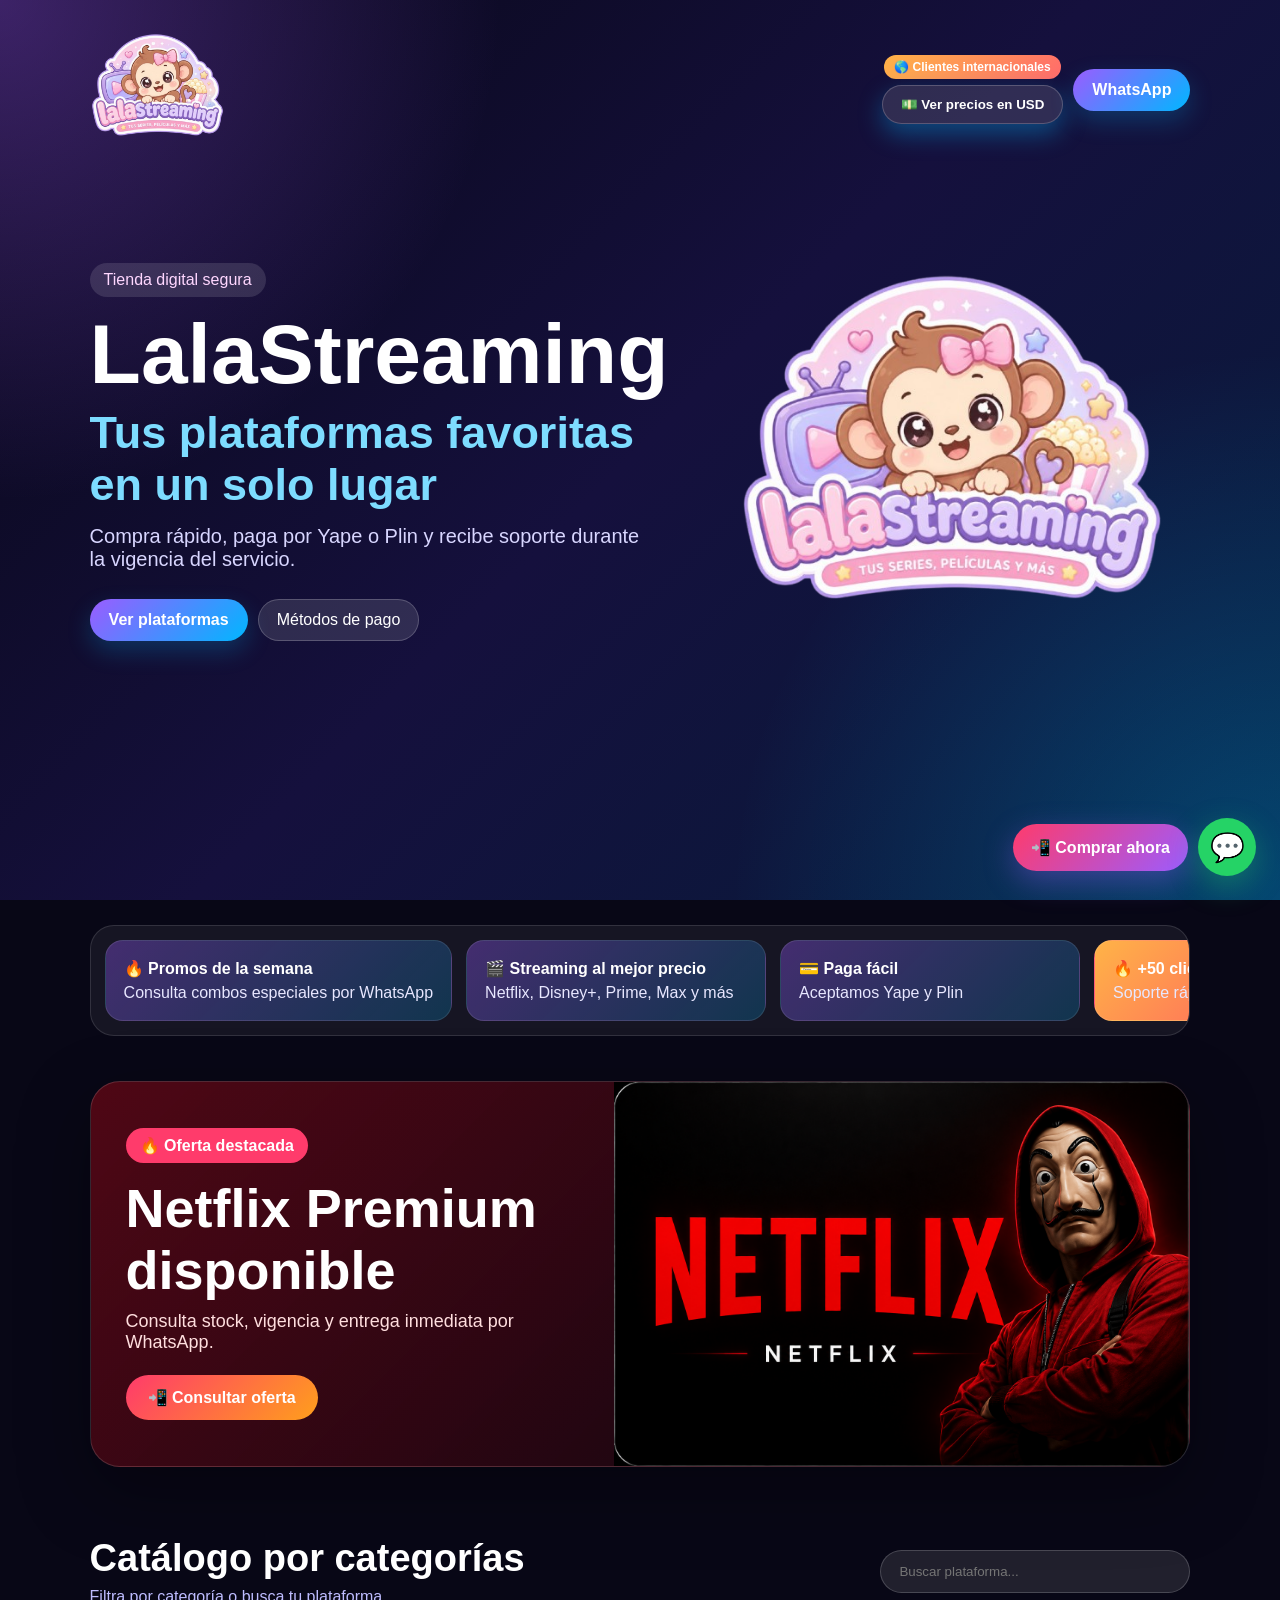
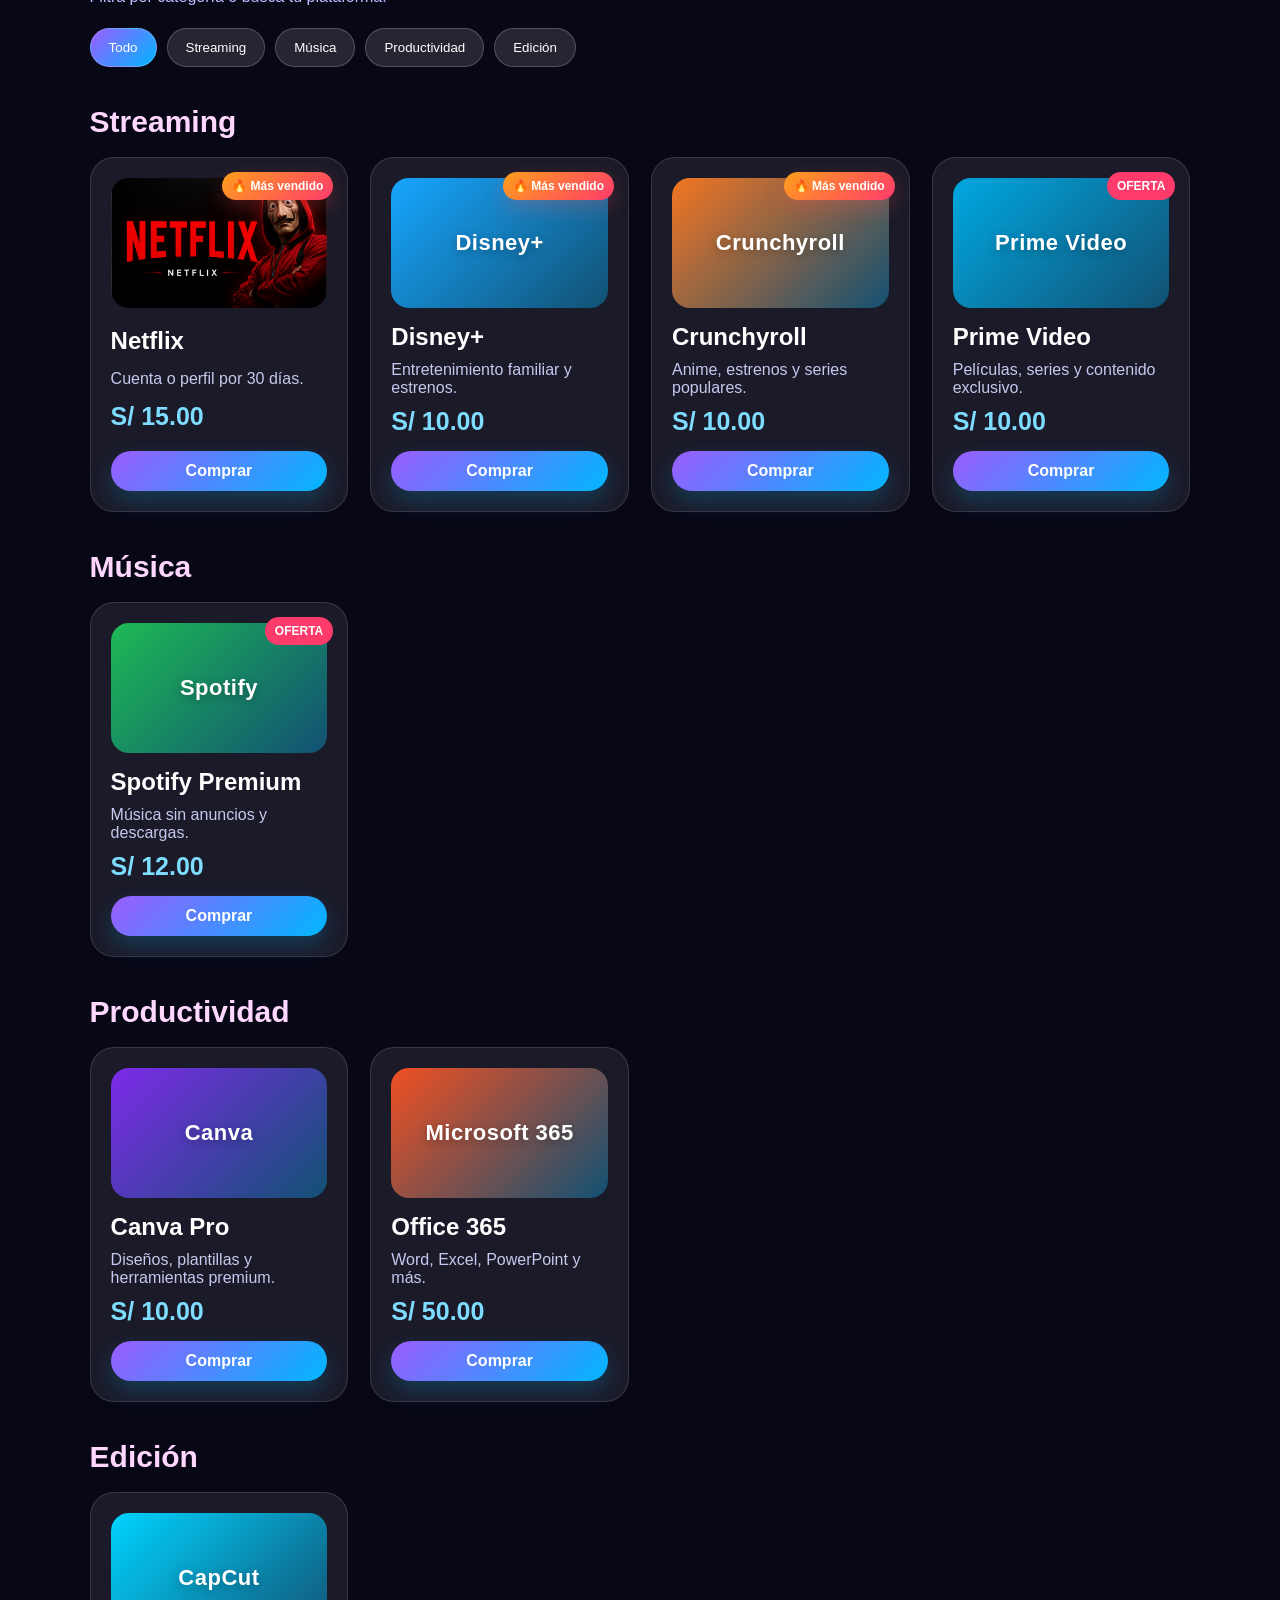
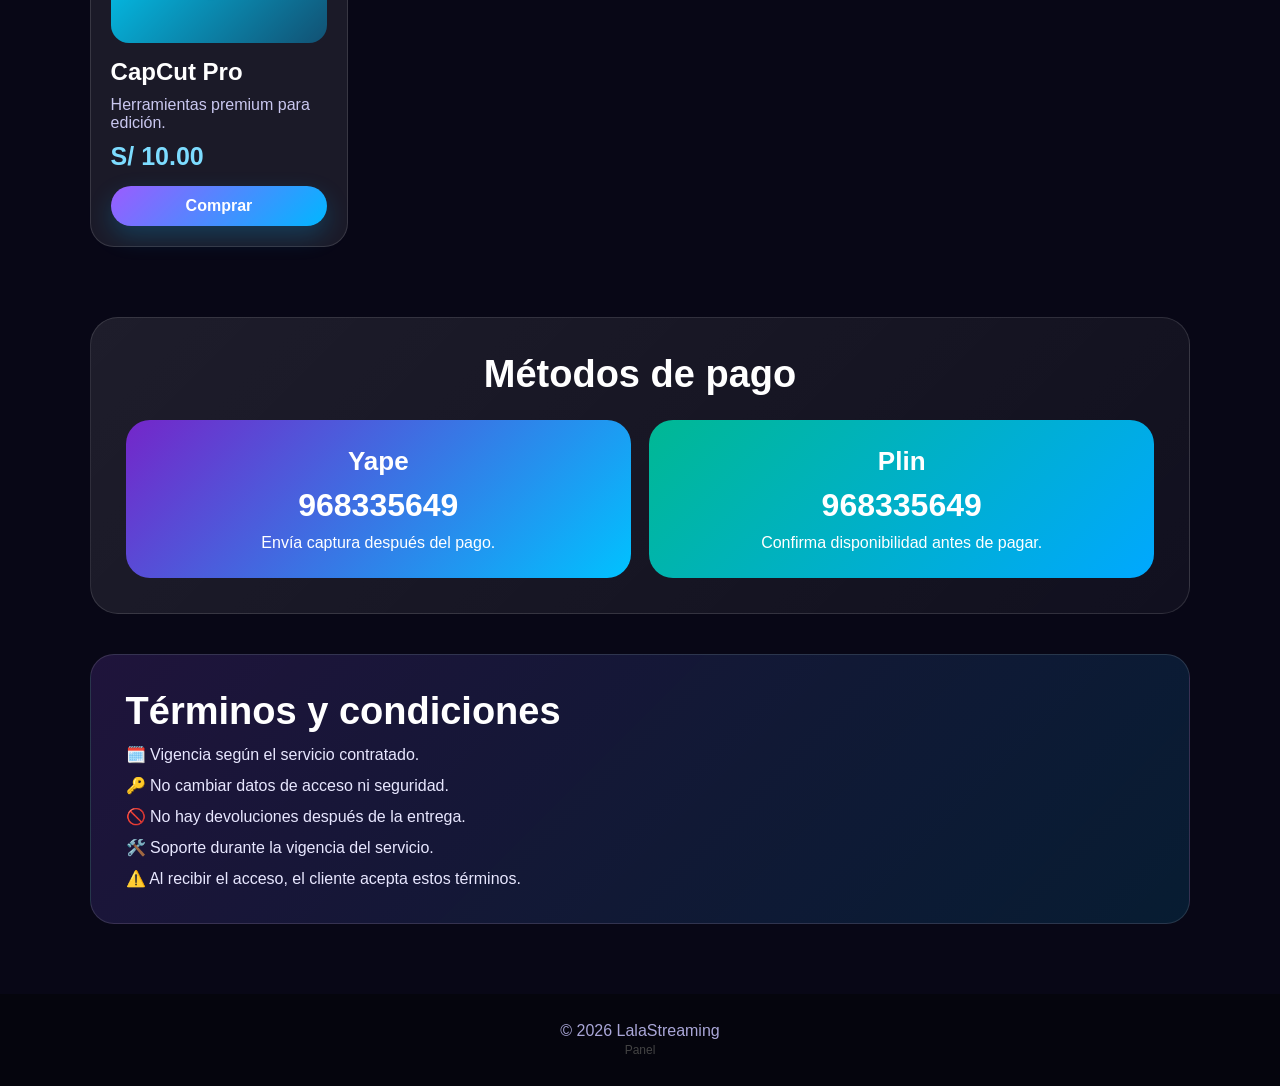
==== commit 52a7a502: "Add files via upload" ====
--- a/index.html
+++ b/index.html
@@ -1,25 +1,89 @@
-<!DOCTYPE html><html lang="es"><head>
-<meta charset="UTF-8"><meta name="viewport" content="width=device-width, initial-scale=1.0">
-<title>LalaStreaming | Tienda Digital</title><link rel="stylesheet" href="styles.css"></head><body>
-<header class="hero">
-  <nav><img src="logo-lalastreaming.png" class="logo" alt="LalaStreaming"><div class="nav-actions"><button id="currencyBtn">USD</button><a id="waTop" target="_blank">WhatsApp</a></div></nav>
-  <section class="hero-content"><div><span class="badge">Tienda digital segura</span><h1 id="title">LalaStreaming</h1><h2 id="subtitle"></h2><p id="description"></p><div class="hero-buttons"><a href="#catalogo" class="primary">Ver plataformas</a><a href="#pagos" class="ghost">Métodos de pago</a></div></div><img src="logo-lalastreaming.png" class="big-logo" alt="LalaStreaming"></section>
-</header>
-<main>
-  <section class="banner-section"><div id="banners" class="banners"></div></section>
-  <section class="trust"><article>⚡ Entrega rápida</article><article>🛠️ Soporte activo</article><article>💳 Yape / Plin</article><article>📱 Atención por WhatsApp</article></section>
+<!DOCTYPE html>
+<html lang="es">
 
-  <section id="catalogo" class="section">
-    <div class="section-head"><div><h2>Catálogo por categorías</h2><p class="muted">Filtra por categoría o busca tu plataforma.</p></div><input id="search" class="search" placeholder="Buscar plataforma..."></div>
-    <div id="categoryFilters" class="category-filters"></div>
-    <div id="catalogByCategory"></div>
-  </section>
+<head>
+  <meta charset="UTF-8">
+  <meta name="viewport" content="width=device-width, initial-scale=1.0">
+  <title>LalaStreaming | Tienda Digital</title>
+  <link rel="stylesheet" href="styles.css">
+</head>
 
-  <section id="pagos" class="payments"><h2>Métodos de pago</h2><div class="payment-grid"><div class="payment-card yape"><span>Yape</span><strong id="yapeNumber"></strong><p>Envía captura después del pago.</p></div><div class="payment-card plin"><span>Plin</span><strong id="plinNumber"></strong><p>Confirma disponibilidad antes de pagar.</p></div></div></section>
-  <section class="terms"><h2>Términos y condiciones</h2><div id="terms"></div></section>
-</main>
+<body>
+  <header class="hero">
+    <nav><img src="logo-lalastreaming.png" class="logo" alt="LalaStreaming">
+      <div class="nav-actions">
+        <div class="currency-box"><span class="exchange-badge">🌎 Clientes internacionales</span><button
+            id="currencyBtn" class="currency-btn">💵 Ver precios en USD</button></div><a id="waTop"
+          target="_blank">WhatsApp</a>
+      </div>
+    </nav>
+    <section class="hero-content">
+      <div><span class="badge">Tienda digital segura</span>
+        <h1 id="title">LalaStreaming</h1>
+        <h2 id="subtitle"></h2>
+        <p id="description"></p>
+        <div class="hero-buttons"><a href="#catalogo" class="primary">Ver plataformas</a><a href="#pagos"
+            class="ghost">Métodos de pago</a></div>
+      </div><img src="logo-lalastreaming.png" class="big-logo" alt="LalaStreaming">
+    </section>
+  </header>
+  <main>
 
-<div id="modal" class="modal"><div class="modal-card"><button id="closeModal" class="close">×</button><div id="mLogo" class="brand-logo"></div><img id="mImg" class="modal-img" alt=""><h2 id="mName"></h2><p id="mDesc"></p><strong id="mPrice"></strong><a id="mWa" target="_blank">Comprar por WhatsApp</a></div></div>
-<a id="floatWa" class="float-wa" target="_blank">💬</a>
-<footer><p>© 2026 LalaStreaming</p><a href="admin.html" class="hidden-admin">Panel</a></footer>
-<script src="data.js"></script><script src="app.js"></script></body></html>+    <section class="promo-carousel top-carousel">
+      <div class="carousel-track" id="promoCarousel"></div>
+    </section>
+
+    <section class="featured-offer">
+      <div class="featured-copy">
+        <span>🔥 Oferta destacada</span>
+        <h2>Netflix Premium disponible</h2>
+        <p>Consulta stock, vigencia y entrega inmediata por WhatsApp.</p>
+        <a id="featuredWa" target="_blank">📲 Consultar oferta</a>
+      </div>
+      <img src="imagenes/netflix.png" alt="Oferta Netflix" onerror="this.style.display='none'">
+    </section>
+    <section id="catalogo" class="section">
+      <div class="section-head">
+        <div>
+          <h2>Catálogo por categorías</h2>
+          <p class="muted">Filtra por categoría o busca tu plataforma.</p>
+        </div><input id="search" class="search" placeholder="Buscar plataforma...">
+      </div>
+      <div id="categoryFilters" class="category-filters"></div>
+      <div id="catalogByCategory"></div>
+    </section>
+
+    <section id="pagos" class="payments">
+      <h2>Métodos de pago</h2>
+      <div class="payment-grid">
+        <div class="payment-card yape"><span>Yape</span><strong id="yapeNumber"></strong>
+          <p>Envía captura después del pago.</p>
+        </div>
+        <div class="payment-card plin"><span>Plin</span><strong id="plinNumber"></strong>
+          <p>Confirma disponibilidad antes de pagar.</p>
+        </div>
+      </div>
+    </section>
+    <section class="terms">
+      <h2>Términos y condiciones</h2>
+      <div id="terms"></div>
+    </section>
+  </main>
+
+  <div id="modal" class="modal">
+    <div class="modal-card"><button id="closeModal" class="close">×</button>
+      <div id="mLogo" class="brand-logo"></div><img id="mImg" class="modal-img" alt="">
+      <h2 id="mName"></h2>
+      <p id="mDesc"></p><strong id="mPrice"></strong><a id="mWa" target="_blank">Comprar por WhatsApp</a>
+    </div>
+  </div>
+  <div class="floating-actions"><a id="buyNowFloat" class="buy-now-float" target="_blank">📲 Comprar ahora</a><a
+      id="floatWa" class="float-wa" target="_blank">💬</a></div>
+  <footer>
+    <p>© 2026 LalaStreaming</p><a href="admin.html" class="hidden-admin">Panel</a>
+  </footer>
+  <script src="data.js"></script>
+  <script src="app.js"></script>
+</body>
+
+</html>
--- a/styles.css
+++ b/styles.css
@@ -1 +1,234 @@
-*{box-sizing:border-box;margin:0;padding:0;font-family:Arial,Helvetica,sans-serif}body{background:#080716;color:#fff}.hero{min-height:100vh;padding:22px 7%;background:radial-gradient(circle at top left,rgba(159,86,255,.35),transparent 32%),radial-gradient(circle at bottom right,rgba(0,183,255,.28),transparent 35%),linear-gradient(135deg,#080716,#15103d,#061c3b)}nav,.admin-top,.row,.section-head{display:flex;align-items:center;justify-content:space-between;gap:18px}.logo{width:135px;animation:pulse 3s infinite}.nav-actions,.hero-buttons,.category-filters{display:flex;gap:10px;align-items:center;flex-wrap:wrap}.nav-actions a,.primary,.card a,.modal-card a{border:0;text-decoration:none;color:#fff;background:linear-gradient(135deg,#9b5cff,#00b7ff);padding:12px 19px;border-radius:30px;font-weight:bold;cursor:pointer;box-shadow:0 10px 25px rgba(0,183,255,.22)}.ghost,#currencyBtn,.secondary,.category-filters button{border:1px solid rgba(255,255,255,.2);background:rgba(255,255,255,.12);color:#fff;padding:11px 18px;border-radius:25px;cursor:pointer;text-decoration:none}.category-filters{margin-top:22px}.category-filters button.active{background:linear-gradient(135deg,#9b5cff,#00b7ff)}.hero-content{display:grid;grid-template-columns:1.1fr .9fr;align-items:center;gap:40px;padding-top:80px}.badge{display:inline-block;background:rgba(255,255,255,.12);padding:8px 14px;border-radius:20px;color:#ffd7ff;margin-bottom:18px}h1{font-size:clamp(44px,8vw,84px);line-height:.95;margin-bottom:12px}.hero h2{font-size:clamp(25px,4vw,45px);color:#7ddcff;margin-bottom:14px}.hero p{color:#d8d6ff;font-size:20px;margin-bottom:28px;max-width:570px}.big-logo{width:100%;max-width:430px;margin:auto;animation:float 3.2s ease-in-out infinite,glow 2.8s infinite alternate}.banner-section{padding:40px 7% 10px}.banners{display:grid;grid-template-columns:repeat(3,1fr);gap:18px}.promo-banner{border-radius:26px;padding:26px;background:linear-gradient(135deg,rgba(155,92,255,.35),rgba(0,183,255,.20));border:1px solid rgba(255,255,255,.15);box-shadow:0 20px 50px rgba(0,0,0,.22)}.promo-banner h3{font-size:26px;margin-bottom:8px}.promo-banner p{color:#e1dfff;margin-bottom:16px}.promo-banner a{color:#fff;font-weight:bold}.trust{margin:25px 7%;display:grid;grid-template-columns:repeat(4,1fr);gap:14px}.trust article{padding:18px;border-radius:20px;background:rgba(255,255,255,.08);border:1px solid rgba(255,255,255,.12);text-align:center;font-weight:bold}.section{padding:55px 7% 70px}.section h2,.terms h2,.payments h2{font-size:38px;margin-bottom:8px}.muted{color:#bebcff}.search{max-width:310px;background:rgba(255,255,255,.10);border:1px solid rgba(255,255,255,.18);color:#fff;border-radius:25px;padding:13px 18px;outline:none}.category-section{margin-top:38px}.category-section>h3{font-size:30px;margin-bottom:18px;color:#ffd7ff}.grid{display:grid;grid-template-columns:repeat(4,1fr);gap:22px}.card{position:relative;background:rgba(255,255,255,.08);border:1px solid rgba(255,255,255,.13);border-radius:24px;padding:20px;min-height:295px;display:flex;flex-direction:column;justify-content:space-between;cursor:pointer;transition:.25s}.card:hover{transform:translateY(-6px);box-shadow:0 15px 35px rgba(155,92,255,.18);border-color:#9b5cff}.offer{position:absolute;right:14px;top:14px;background:#ff3b6b;color:white;font-size:12px;font-weight:bold;padding:7px 10px;border-radius:20px}.product-img,.brand-logo{height:130px;width:100%;border-radius:18px;object-fit:cover;margin-bottom:15px}.brand-logo{display:grid;place-items:center;background:linear-gradient(135deg,var(--brand,#9b5cff),rgba(0,183,255,.35));color:#fff;font-weight:900;text-align:center;font-size:22px;letter-spacing:.5px;text-shadow:0 3px 10px rgba(0,0,0,.28)}.card h3{font-size:24px}.card p{color:#c9c7ef;margin:10px 0}.card strong{font-size:25px;color:#7ddcff;margin-bottom:15px}.card a{text-align:center;padding:11px 16px}.payments{margin:0 7% 40px;padding:35px;border-radius:28px;background:linear-gradient(135deg,rgba(255,255,255,.09),rgba(255,255,255,.04));border:1px solid rgba(255,255,255,.12)}.payments h2{text-align:center;margin-bottom:24px}.payment-grid{display:grid;grid-template-columns:repeat(2,1fr);gap:18px}.payment-card{border-radius:24px;padding:26px;text-align:center}.payment-card span{font-size:26px;font-weight:900}.payment-card strong{display:block;font-size:32px;margin:10px 0}.yape{background:linear-gradient(135deg,#7426c9,#00c2ff)}.plin{background:linear-gradient(135deg,#00b894,#00a8ff)}.terms{margin:20px 7% 70px;padding:35px;border-radius:24px;background:linear-gradient(135deg,rgba(155,92,255,.16),rgba(0,183,255,.12));border:1px solid rgba(255,255,255,.12)}.terms p{color:#e8e7ff;margin-top:12px}.float-wa{position:fixed;right:24px;bottom:24px;width:58px;height:58px;border-radius:50%;background:#25d366;display:grid;place-items:center;text-decoration:none;font-size:28px;box-shadow:0 10px 30px rgba(37,211,102,.35);z-index:20}footer{text-align:center;color:#aaa7d8;padding:28px;background:#05050d}.hidden-admin{font-size:12px;color:#444;text-decoration:none}.modal{position:fixed;inset:0;background:rgba(5,5,15,.65);backdrop-filter:blur(3px);display:none;place-items:center;padding:22px;z-index:99}.modal.show{display:grid}.blurred main,.blurred .hero,.blurred footer,.blurred .float-wa{filter:blur(8px);pointer-events:none}.modal-card{width:min(440px,94vw);background:linear-gradient(145deg,#17113f,#071f42);border:1px solid rgba(255,255,255,.18);border-radius:28px;padding:24px;text-align:center;position:relative;animation:zoom .22s ease;box-shadow:0 25px 80px rgba(0,0,0,.55)}.close{position:absolute;right:14px;top:12px;border:0;border-radius:50%;background:rgba(255,255,255,.14);color:#fff;font-size:25px;width:36px;height:36px;cursor:pointer}.modal-card .brand-logo{height:90px}.modal-img{width:100%;height:210px;object-fit:cover;border-radius:20px;margin-bottom:18px}.modal-card p{color:#d8d6ff;margin:10px 0}.modal-card strong{display:block;color:#7ddcff;font-size:30px;margin-bottom:18px}.login{min-height:100vh;display:grid;place-items:center;background:linear-gradient(135deg,#090817,#14103a,#061a38);padding:20px}.login-card,.box{background:rgba(255,255,255,.08);border:1px solid rgba(255,255,255,.13);border-radius:24px;padding:24px}.login-card{width:min(390px,94vw);text-align:center}.login-card .logo{margin-bottom:15px}.hidden{display:none}.admin{padding-bottom:70px}.admin-top{padding:25px 7%;background:linear-gradient(135deg,#14103a,#061a38)}.admin-top h1{font-size:34px}.admin-grid{padding:35px 7%;display:grid;grid-template-columns:1fr 1fr;gap:24px}.wide{grid-column:1/-1}label{display:block;margin:14px 0 7px;color:#ddd9ff;font-weight:bold}input,textarea,select{width:100%;background:rgba(255,255,255,.1);border:1px solid rgba(255,255,255,.18);color:#fff;border-radius:14px;padding:13px;outline:none}option{color:#111}textarea{min-height:92px;resize:vertical}.full{width:100%;margin-top:15px}.edit-product{display:grid;grid-template-columns:190px 1fr;gap:18px;background:rgba(255,255,255,.06);padding:18px;border-radius:20px;margin-bottom:18px}.upload{min-height:175px;border:2px dashed rgba(255,255,255,.25);border-radius:18px;display:grid;place-items:center;cursor:pointer;overflow:hidden;color:#e7ddff}.upload img{width:100%;height:100%;object-fit:cover}.upload input{display:none}.danger,.mini-danger{background:#ff3b6b;color:#fff;border:0;border-radius:14px;padding:10px 15px;font-weight:bold;cursor:pointer;margin-top:12px}.mini-danger{padding:6px 9px;margin:0}.edit-banner{background:rgba(255,255,255,.06);padding:16px;border-radius:18px;margin-bottom:14px}.kpis{display:grid;grid-template-columns:repeat(4,1fr);gap:12px;margin:18px 0}.kpis div{background:rgba(255,255,255,.08);border-radius:18px;padding:18px}.kpis span{display:block;color:#c9c7ef}.kpis strong{font-size:25px;color:#7ddcff}.sales-form{display:grid;grid-template-columns:repeat(4,1fr);gap:12px}.table-wrap{overflow:auto;margin-top:20px}table{width:100%;border-collapse:collapse;min-width:900px}th,td{padding:12px;border-bottom:1px solid rgba(255,255,255,.12);text-align:left}th{color:#7ddcff}@keyframes float{50%{transform:translateY(-12px) scale(1.03)}}@keyframes glow{from{filter:drop-shadow(0 18px 35px rgba(164,92,255,.35))}to{filter:drop-shadow(0 26px 55px rgba(0,183,255,.45))}}@keyframes pulse{50%{filter:drop-shadow(0 0 18px rgba(155,92,255,.55))}}@keyframes zoom{from{opacity:0;transform:scale(.78) translateY(25px)}to{opacity:1;transform:scale(1)}}@media(max-width:1000px){.grid,.banners,.trust,.kpis{grid-template-columns:repeat(2,1fr)}.hero-content,.admin-grid{grid-template-columns:1fr;text-align:center}.wide{grid-column:auto}.hero p{margin-left:auto;margin-right:auto}.admin-top{flex-direction:column;text-align:center}.edit-product{text-align:left}.section-head{flex-direction:column;text-align:center}.search{max-width:100%}.sales-form{grid-template-columns:repeat(2,1fr)}}@media(max-width:620px){.grid,.banners,.trust,.payment-grid,.kpis,.sales-form{grid-template-columns:1fr}.hero{min-height:auto;padding-bottom:60px}.section{padding:45px 5%}.terms,.payments{margin:10px 5% 55px}.edit-product{grid-template-columns:1fr}.row{flex-direction:column;align-items:stretch}.logo{width:110px}.hero-buttons,.nav-actions{justify-content:center}}+*{box-sizing:border-box;margin:0;padding:0;font-family:Arial,Helvetica,sans-serif}body{background:#080716;color:#fff}.hero{min-height:100vh;padding:22px 7%;background:radial-gradient(circle at top left,rgba(159,86,255,.35),transparent 32%),radial-gradient(circle at bottom right,rgba(0,183,255,.28),transparent 35%),linear-gradient(135deg,#080716,#15103d,#061c3b)}nav,.admin-top,.row,.section-head{display:flex;align-items:center;justify-content:space-between;gap:18px}.logo{width:135px;animation:pulse 3s infinite}.nav-actions,.hero-buttons,.category-filters{display:flex;gap:10px;align-items:center;flex-wrap:wrap}.nav-actions a,.primary,.card a,.modal-card a{border:0;text-decoration:none;color:#fff;background:linear-gradient(135deg,#9b5cff,#00b7ff);padding:12px 19px;border-radius:30px;font-weight:bold;cursor:pointer;box-shadow:0 10px 25px rgba(0,183,255,.22)}.ghost,#currencyBtn,.secondary,.category-filters button{border:1px solid rgba(255,255,255,.2);background:rgba(255,255,255,.12);color:#fff;padding:11px 18px;border-radius:25px;cursor:pointer;text-decoration:none}.category-filters{margin-top:22px}.category-filters button.active{background:linear-gradient(135deg,#9b5cff,#00b7ff)}.hero-content{display:grid;grid-template-columns:1.1fr .9fr;align-items:center;gap:40px;padding-top:80px}.badge{display:inline-block;background:rgba(255,255,255,.12);padding:8px 14px;border-radius:20px;color:#ffd7ff;margin-bottom:18px}h1{font-size:clamp(44px,8vw,84px);line-height:.95;margin-bottom:12px}.hero h2{font-size:clamp(25px,4vw,45px);color:#7ddcff;margin-bottom:14px}.hero p{color:#d8d6ff;font-size:20px;margin-bottom:28px;max-width:570px}.big-logo{width:100%;max-width:430px;margin:auto;animation:float 3.2s ease-in-out infinite,glow 2.8s infinite alternate}.banner-section{padding:40px 7% 10px}.banners{display:grid;grid-template-columns:repeat(3,1fr);gap:18px}.promo-banner{border-radius:26px;padding:26px;background:linear-gradient(135deg,rgba(155,92,255,.35),rgba(0,183,255,.20));border:1px solid rgba(255,255,255,.15);box-shadow:0 20px 50px rgba(0,0,0,.22)}.promo-banner h3{font-size:26px;margin-bottom:8px}.promo-banner p{color:#e1dfff;margin-bottom:16px}.promo-banner a{color:#fff;font-weight:bold}.trust{margin:25px 7%;display:grid;grid-template-columns:repeat(4,1fr);gap:14px}.trust article{padding:18px;border-radius:20px;background:rgba(255,255,255,.08);border:1px solid rgba(255,255,255,.12);text-align:center;font-weight:bold}.section{padding:55px 7% 70px}.section h2,.terms h2,.payments h2{font-size:38px;margin-bottom:8px}.muted{color:#bebcff}.search{max-width:310px;background:rgba(255,255,255,.10);border:1px solid rgba(255,255,255,.18);color:#fff;border-radius:25px;padding:13px 18px;outline:none}.category-section{margin-top:38px}.category-section>h3{font-size:30px;margin-bottom:18px;color:#ffd7ff}.grid{display:grid;grid-template-columns:repeat(4,1fr);gap:22px}.card{position:relative;background:rgba(255,255,255,.08);border:1px solid rgba(255,255,255,.13);border-radius:24px;padding:20px;min-height:295px;display:flex;flex-direction:column;justify-content:space-between;cursor:pointer;transition:.25s}.card:hover{transform:translateY(-6px);box-shadow:0 15px 35px rgba(155,92,255,.18);border-color:#9b5cff}.offer{position:absolute;right:14px;top:14px;background:#ff3b6b;color:white;font-size:12px;font-weight:bold;padding:7px 10px;border-radius:20px}.product-img,.brand-logo{height:130px;width:100%;border-radius:18px;object-fit:cover;margin-bottom:15px}.brand-logo{display:grid;place-items:center;background:linear-gradient(135deg,var(--brand,#9b5cff),rgba(0,183,255,.35));color:#fff;font-weight:900;text-align:center;font-size:22px;letter-spacing:.5px;text-shadow:0 3px 10px rgba(0,0,0,.28)}.card h3{font-size:24px}.card p{color:#c9c7ef;margin:10px 0}.card strong{font-size:25px;color:#7ddcff;margin-bottom:15px}.card a{text-align:center;padding:11px 16px}.payments{margin:0 7% 40px;padding:35px;border-radius:28px;background:linear-gradient(135deg,rgba(255,255,255,.09),rgba(255,255,255,.04));border:1px solid rgba(255,255,255,.12)}.payments h2{text-align:center;margin-bottom:24px}.payment-grid{display:grid;grid-template-columns:repeat(2,1fr);gap:18px}.payment-card{border-radius:24px;padding:26px;text-align:center}.payment-card span{font-size:26px;font-weight:900}.payment-card strong{display:block;font-size:32px;margin:10px 0}.yape{background:linear-gradient(135deg,#7426c9,#00c2ff)}.plin{background:linear-gradient(135deg,#00b894,#00a8ff)}.terms{margin:20px 7% 70px;padding:35px;border-radius:24px;background:linear-gradient(135deg,rgba(155,92,255,.16),rgba(0,183,255,.12));border:1px solid rgba(255,255,255,.12)}.terms p{color:#e8e7ff;margin-top:12px}.float-wa{position:fixed;right:24px;bottom:24px;width:58px;height:58px;border-radius:50%;background:#25d366;display:grid;place-items:center;text-decoration:none;font-size:28px;box-shadow:0 10px 30px rgba(37,211,102,.35);z-index:20}footer{text-align:center;color:#aaa7d8;padding:28px;background:#05050d}.hidden-admin{font-size:12px;color:#444;text-decoration:none}.modal{position:fixed;inset:0;background:rgba(5,5,15,.65);backdrop-filter:blur(3px);display:none;place-items:center;padding:22px;z-index:99}.modal.show{display:grid}.blurred main,.blurred .hero,.blurred footer,.blurred .float-wa{filter:blur(8px);pointer-events:none}.modal-card{width:min(440px,94vw);background:linear-gradient(145deg,#17113f,#071f42);border:1px solid rgba(255,255,255,.18);border-radius:28px;padding:24px;text-align:center;position:relative;animation:zoom .22s ease;box-shadow:0 25px 80px rgba(0,0,0,.55)}.close{position:absolute;right:14px;top:12px;border:0;border-radius:50%;background:rgba(255,255,255,.14);color:#fff;font-size:25px;width:36px;height:36px;cursor:pointer}.modal-card .brand-logo{height:90px}.modal-img{width:100%;height:210px;object-fit:cover;border-radius:20px;margin-bottom:18px}.modal-card p{color:#d8d6ff;margin:10px 0}.modal-card strong{display:block;color:#7ddcff;font-size:30px;margin-bottom:18px}.login{min-height:100vh;display:grid;place-items:center;background:linear-gradient(135deg,#090817,#14103a,#061a38);padding:20px}.login-card,.box{background:rgba(255,255,255,.08);border:1px solid rgba(255,255,255,.13);border-radius:24px;padding:24px}.login-card{width:min(390px,94vw);text-align:center}.login-card .logo{margin-bottom:15px}.hidden{display:none}.admin{padding-bottom:70px}.admin-top{padding:25px 7%;background:linear-gradient(135deg,#14103a,#061a38)}.admin-top h1{font-size:34px}.admin-grid{padding:35px 7%;display:grid;grid-template-columns:1fr 1fr;gap:24px}.wide{grid-column:1/-1}label{display:block;margin:14px 0 7px;color:#ddd9ff;font-weight:bold}input,textarea,select{width:100%;background:rgba(255,255,255,.1);border:1px solid rgba(255,255,255,.18);color:#fff;border-radius:14px;padding:13px;outline:none}option{color:#111}textarea{min-height:92px;resize:vertical}.full{width:100%;margin-top:15px}.edit-product{display:grid;grid-template-columns:190px 1fr;gap:18px;background:rgba(255,255,255,.06);padding:18px;border-radius:20px;margin-bottom:18px}.upload{min-height:175px;border:2px dashed rgba(255,255,255,.25);border-radius:18px;display:grid;place-items:center;cursor:pointer;overflow:hidden;color:#e7ddff}.upload img{width:100%;height:100%;object-fit:cover}.upload input{display:none}.danger,.mini-danger{background:#ff3b6b;color:#fff;border:0;border-radius:14px;padding:10px 15px;font-weight:bold;cursor:pointer;margin-top:12px}.mini-danger{padding:6px 9px;margin:0}.edit-banner{background:rgba(255,255,255,.06);padding:16px;border-radius:18px;margin-bottom:14px}.kpis{display:grid;grid-template-columns:repeat(4,1fr);gap:12px;margin:18px 0}.kpis div{background:rgba(255,255,255,.08);border-radius:18px;padding:18px}.kpis span{display:block;color:#c9c7ef}.kpis strong{font-size:25px;color:#7ddcff}.sales-form{display:grid;grid-template-columns:repeat(4,1fr);gap:12px}.table-wrap{overflow:auto;margin-top:20px}table{width:100%;border-collapse:collapse;min-width:900px}th,td{padding:12px;border-bottom:1px solid rgba(255,255,255,.12);text-align:left}th{color:#7ddcff}@keyframes float{50%{transform:translateY(-12px) scale(1.03)}}@keyframes glow{from{filter:drop-shadow(0 18px 35px rgba(164,92,255,.35))}to{filter:drop-shadow(0 26px 55px rgba(0,183,255,.45))}}@keyframes pulse{50%{filter:drop-shadow(0 0 18px rgba(155,92,255,.55))}}@keyframes zoom{from{opacity:0;transform:scale(.78) translateY(25px)}to{opacity:1;transform:scale(1)}}@media(max-width:1000px){.grid,.banners,.trust,.kpis{grid-template-columns:repeat(2,1fr)}.hero-content,.admin-grid{grid-template-columns:1fr;text-align:center}.wide{grid-column:auto}.hero p{margin-left:auto;margin-right:auto}.admin-top{flex-direction:column;text-align:center}.edit-product{text-align:left}.section-head{flex-direction:column;text-align:center}.search{max-width:100%}.sales-form{grid-template-columns:repeat(2,1fr)}}@media(max-width:620px){.grid,.banners,.trust,.payment-grid,.kpis,.sales-form{grid-template-columns:1fr}.hero{min-height:auto;padding-bottom:60px}.section{padding:45px 5%}.terms,.payments{margin:10px 5% 55px}.edit-product{grid-template-columns:1fr}.row{flex-direction:column;align-items:stretch}.logo{width:110px}.hero-buttons,.nav-actions{justify-content:center}}
+.admin-note{background:rgba(0,183,255,.12);border:1px solid rgba(0,183,255,.25);padding:14px;border-radius:16px;color:#dff7ff;margin:14px 0}.no-click{cursor:default!important}
+
+
+/* Mejoras profesionales: moneda, oferta, carrusel, contador y compra rápida */
+.currency-box{
+    display:flex;
+    flex-direction:column;
+    align-items:center;
+    gap:6px;
+}
+.exchange-badge{
+    background:linear-gradient(135deg,#ffb347,#ff6b6b);
+    color:white;
+    font-size:12px;
+    font-weight:bold;
+    padding:5px 10px;
+    border-radius:20px;
+    animation:pulseCurrency 2s infinite;
+    white-space:nowrap;
+}
+.currency-btn{
+    background:linear-gradient(135deg,#00d4ff,#9b5cff);
+    color:white;
+    font-weight:800;
+    border:none;
+    padding:14px 22px;
+    border-radius:30px;
+    cursor:pointer;
+    box-shadow:0 10px 25px rgba(0,183,255,.35);
+    animation:pulseCurrency 2s infinite;
+    transition:.3s;
+    white-space:nowrap;
+}
+.currency-btn:hover{ transform:scale(1.05); }
+@keyframes pulseCurrency{
+    0%{transform:scale(1);}
+    50%{transform:scale(1.06);}
+    100%{transform:scale(1);}
+}
+.featured-offer{
+    margin:45px 7% 15px;
+    border-radius:30px;
+    overflow:hidden;
+    min-height:280px;
+    display:grid;
+    grid-template-columns:1fr 1.1fr;
+    align-items:center;
+    background:linear-gradient(135deg,rgba(229,9,20,.32),rgba(5,5,15,.96));
+    border:1px solid rgba(255,255,255,.14);
+    box-shadow:0 25px 70px rgba(0,0,0,.35);
+}
+.featured-copy{ padding:35px; }
+.featured-copy span{
+    display:inline-block;
+    background:#ff3b6b;
+    color:white;
+    padding:8px 14px;
+    border-radius:20px;
+    font-weight:bold;
+    margin-bottom:14px;
+}
+.featured-copy h2{ font-size:clamp(30px,5vw,54px); margin-bottom:10px; }
+.featured-copy p{ color:#ffdede; margin-bottom:22px; font-size:18px; }
+.featured-copy a{
+    display:inline-block;
+    background:linear-gradient(135deg,#ff3b6b,#ff9f1c);
+    color:white;
+    padding:13px 22px;
+    border-radius:30px;
+    text-decoration:none;
+    font-weight:bold;
+}
+.featured-offer img{
+    width:100%;
+    height:100%;
+    min-height:280px;
+    object-fit:cover;
+}
+.promo-carousel{
+    margin:20px 7% 0;
+    overflow:hidden;
+    border-radius:22px;
+    border:1px solid rgba(255,255,255,.12);
+    background:rgba(255,255,255,.06);
+}
+.carousel-track{
+    display:flex;
+    gap:14px;
+    width:max-content;
+    animation:scrollPromos 22s linear infinite;
+    padding:14px;
+}
+.carousel-item{
+    min-width:280px;
+    padding:18px;
+    border-radius:18px;
+    background:linear-gradient(135deg,rgba(155,92,255,.35),rgba(0,183,255,.20));
+}
+.carousel-item strong{display:block;margin-bottom:6px;}
+.carousel-item span{color:#e8e7ff;}
+@keyframes scrollPromos{
+    from{transform:translateX(0);}
+    to{transform:translateX(-50%);}
+}
+.best-seller{
+    position:absolute;
+    right:14px;
+    top:14px;
+    background:linear-gradient(135deg,#ff9f1c,#ff3b6b);
+    color:white;
+    font-size:12px;
+    font-weight:bold;
+    padding:7px 10px;
+    border-radius:20px;
+    box-shadow:0 8px 20px rgba(255,80,80,.25);
+}
+.counter-card{
+    display:flex!important;
+    flex-direction:column;
+    gap:4px;
+}
+.counter-card strong{
+    color:#7ddcff;
+    font-size:26px;
+}
+.counter-card span{
+    color:#e8e7ff;
+    font-size:13px;
+}
+.floating-actions{
+    position:fixed;
+    right:24px;
+    bottom:24px;
+    display:flex;
+    align-items:center;
+    gap:10px;
+    z-index:30;
+}
+.buy-now-float{
+    background:linear-gradient(135deg,#ff3b6b,#9b5cff);
+    color:white;
+    text-decoration:none;
+    font-weight:bold;
+    padding:14px 18px;
+    border-radius:30px;
+    box-shadow:0 10px 30px rgba(155,92,255,.35);
+    animation:pulseCurrency 2s infinite;
+}
+.floating-actions .float-wa{
+    position:static;
+}
+@media(max-width:820px){
+    .featured-offer{grid-template-columns:1fr;}
+    .featured-offer img{min-height:210px;}
+}
+@media(max-width:620px){
+    .currency-box{width:100%;}
+    .currency-btn{width:100%;text-align:center;}
+    .floating-actions{
+        right:14px;
+        bottom:14px;
+        flex-direction:column;
+        align-items:flex-end;
+    }
+    .buy-now-float{padding:12px 15px;font-size:14px;}
+}
+
+
+/* Carrusel superior renovado */
+.top-carousel{
+    margin:25px 7% 10px !important;
+    border-radius:24px;
+    background:rgba(255,255,255,.06);
+    border:1px solid rgba(255,255,255,.12);
+    overflow:hidden;
+}
+
+.top-carousel .carousel-track{
+    animation:scrollPromos 26s linear infinite;
+}
+
+.client-slide{
+    background:linear-gradient(135deg,#ffb347,#ff3b6b) !important;
+}
+
+.client-slide strong{
+    color:#fff;
+}
+
+
+/* FIX carrusel superior */
+.top-carousel{
+    margin:25px 7% 10px !important;
+    border-radius:24px;
+    background:rgba(255,255,255,.06);
+    border:1px solid rgba(255,255,255,.12);
+    overflow:hidden;
+}
+
+.carousel-track{
+    display:flex;
+    gap:14px;
+    width:max-content;
+    padding:14px;
+    animation:scrollPromos 24s linear infinite;
+}
+
+.carousel-item{
+    min-width:300px;
+    padding:18px;
+    border-radius:18px;
+    background:linear-gradient(135deg,rgba(155,92,255,.35),rgba(0,183,255,.20));
+    border:1px solid rgba(255,255,255,.10);
+}
+
+.carousel-item strong{
+    display:block;
+    color:#fff;
+    margin-bottom:6px;
+}
+
+.carousel-item span{
+    color:#e8e7ff;
+}
+
+.client-slide{
+    background:linear-gradient(135deg,#ffb347,#ff3b6b) !important;
+}
+
+@keyframes scrollPromos{
+    from{transform:translateX(0);}
+    to{transform:translateX(-50%);}
+}
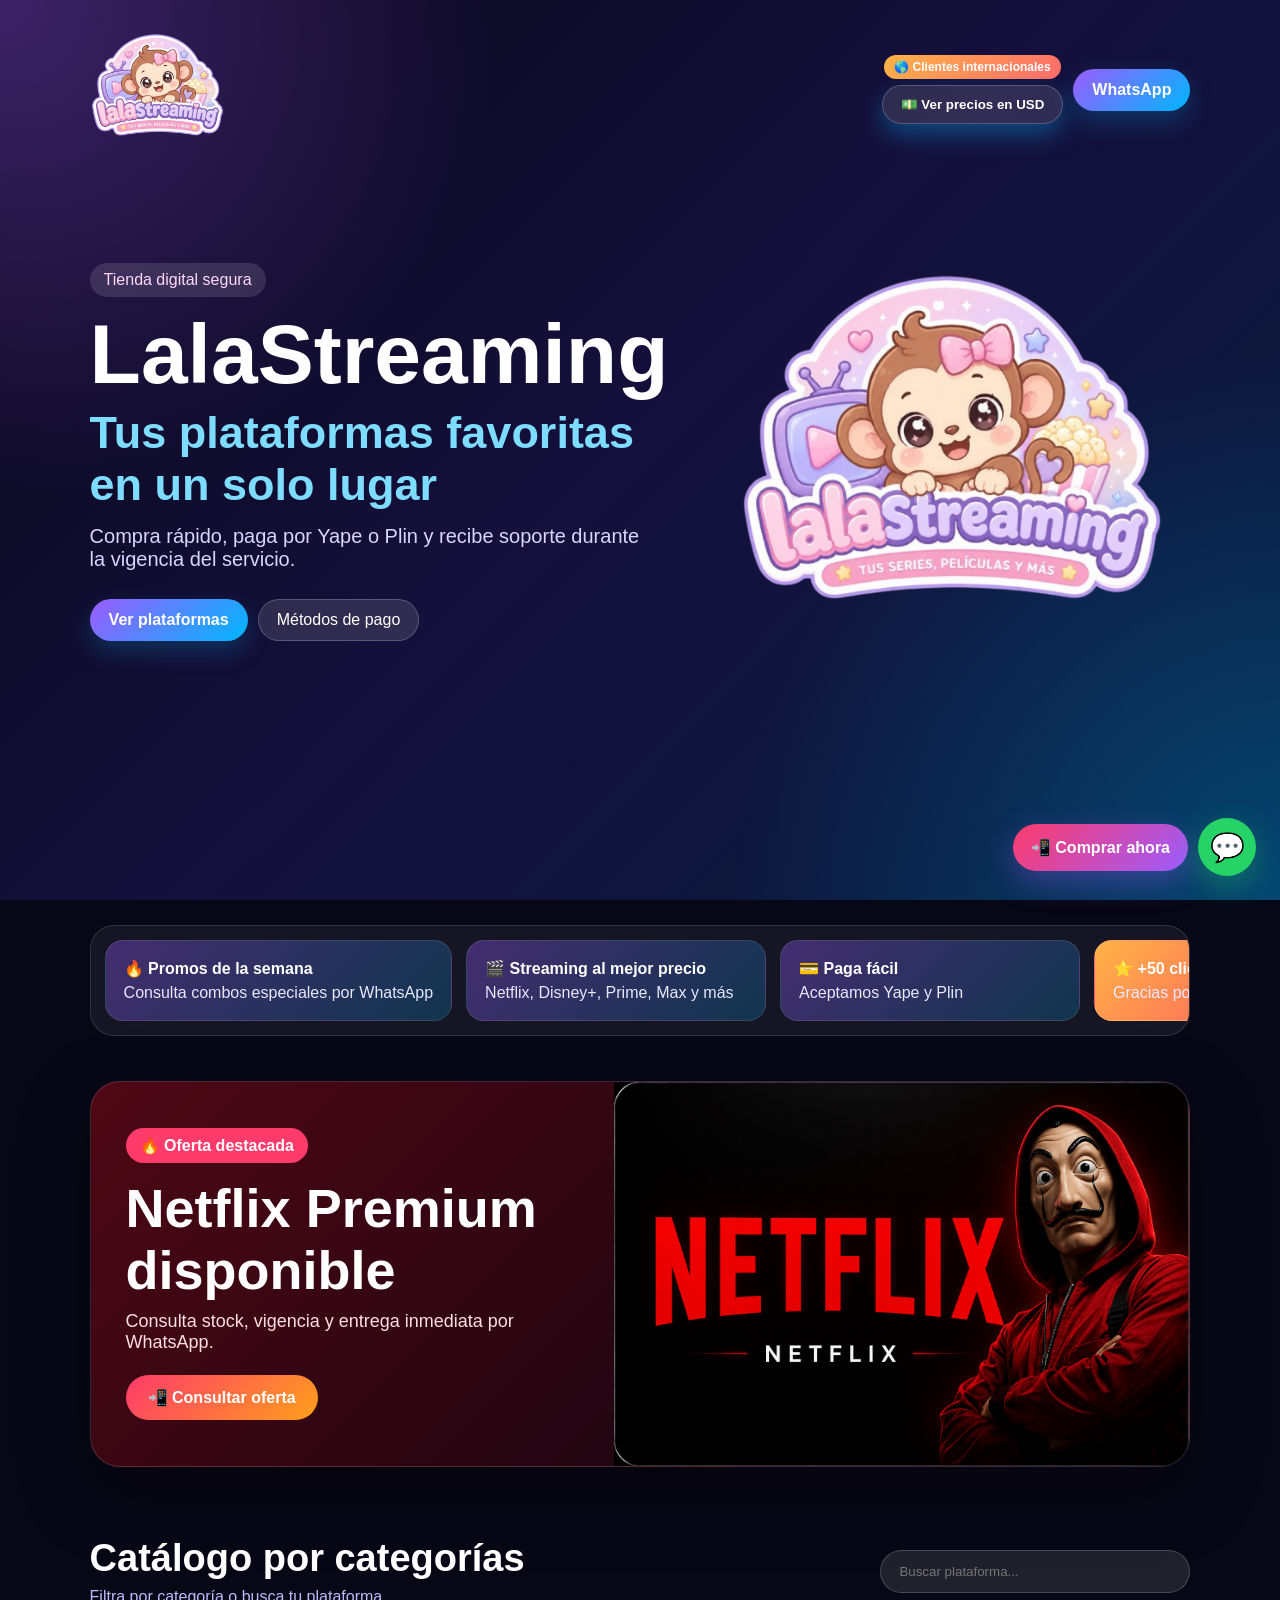
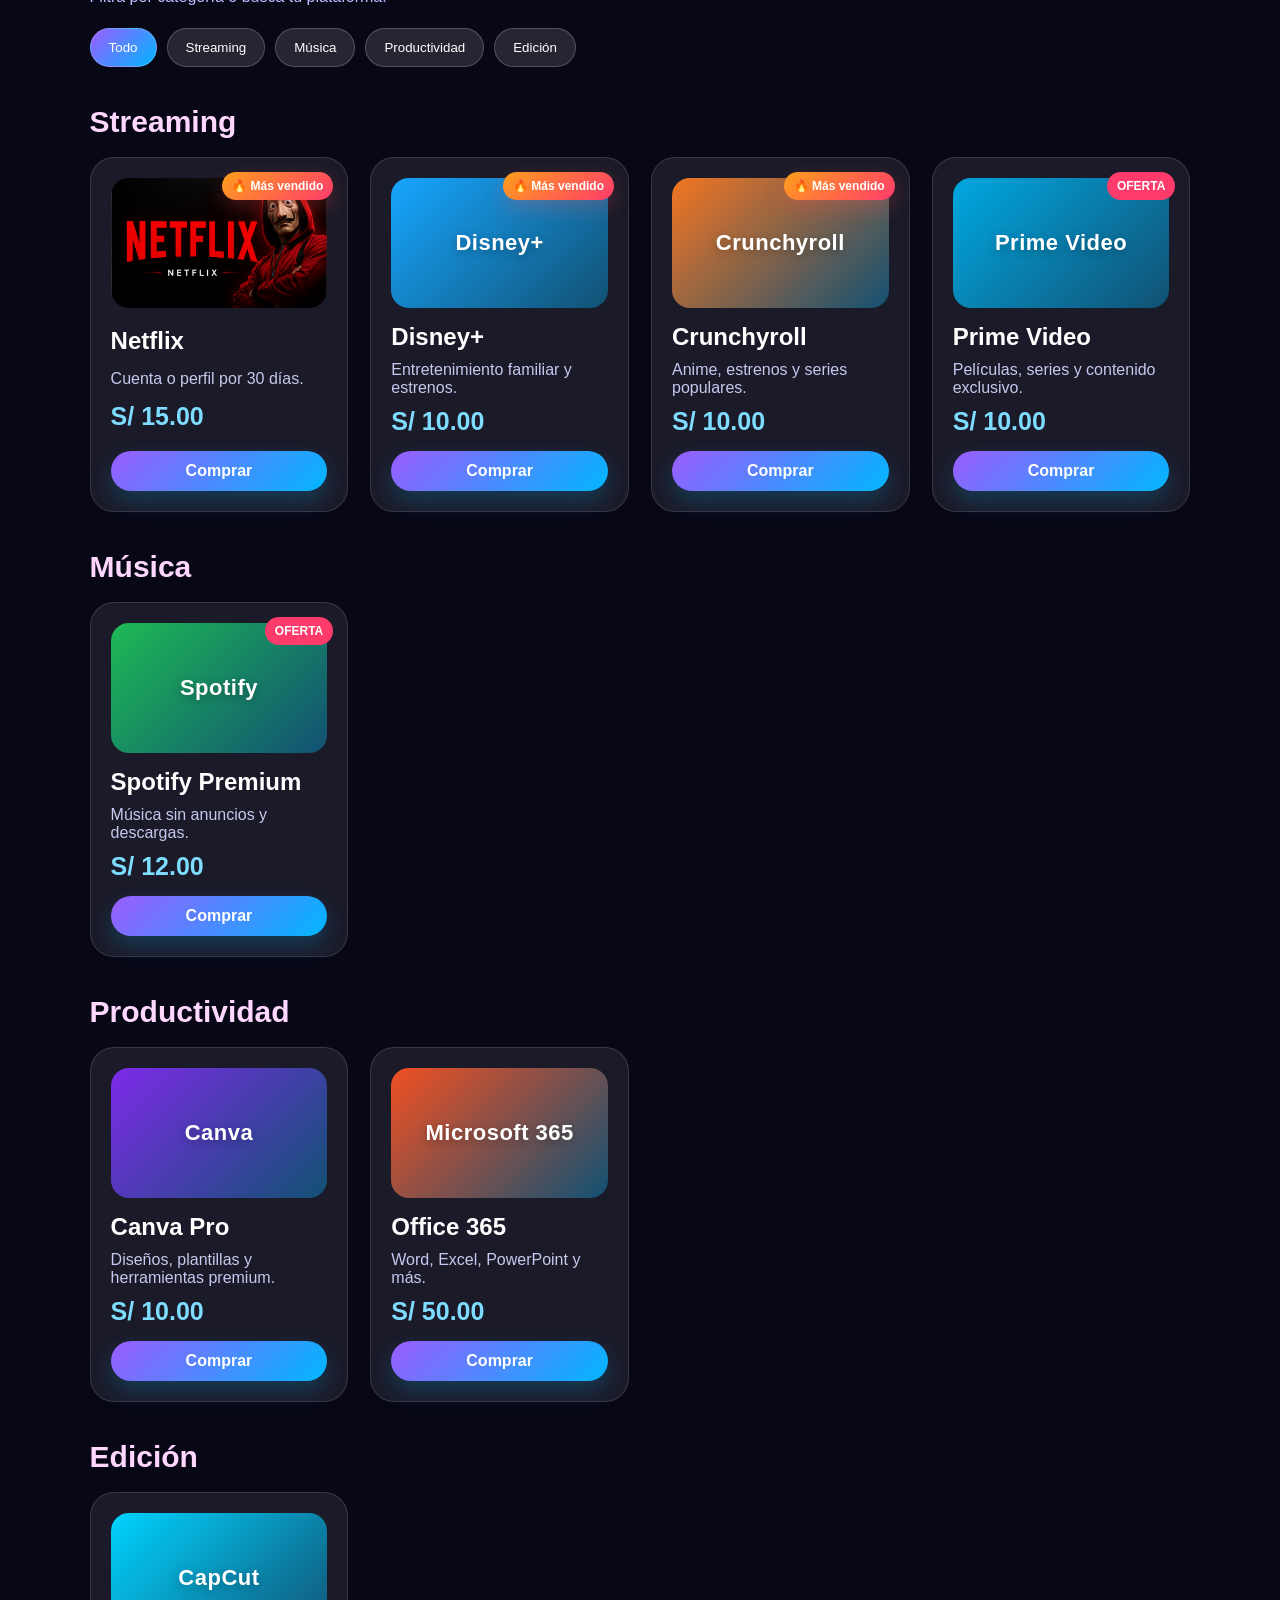
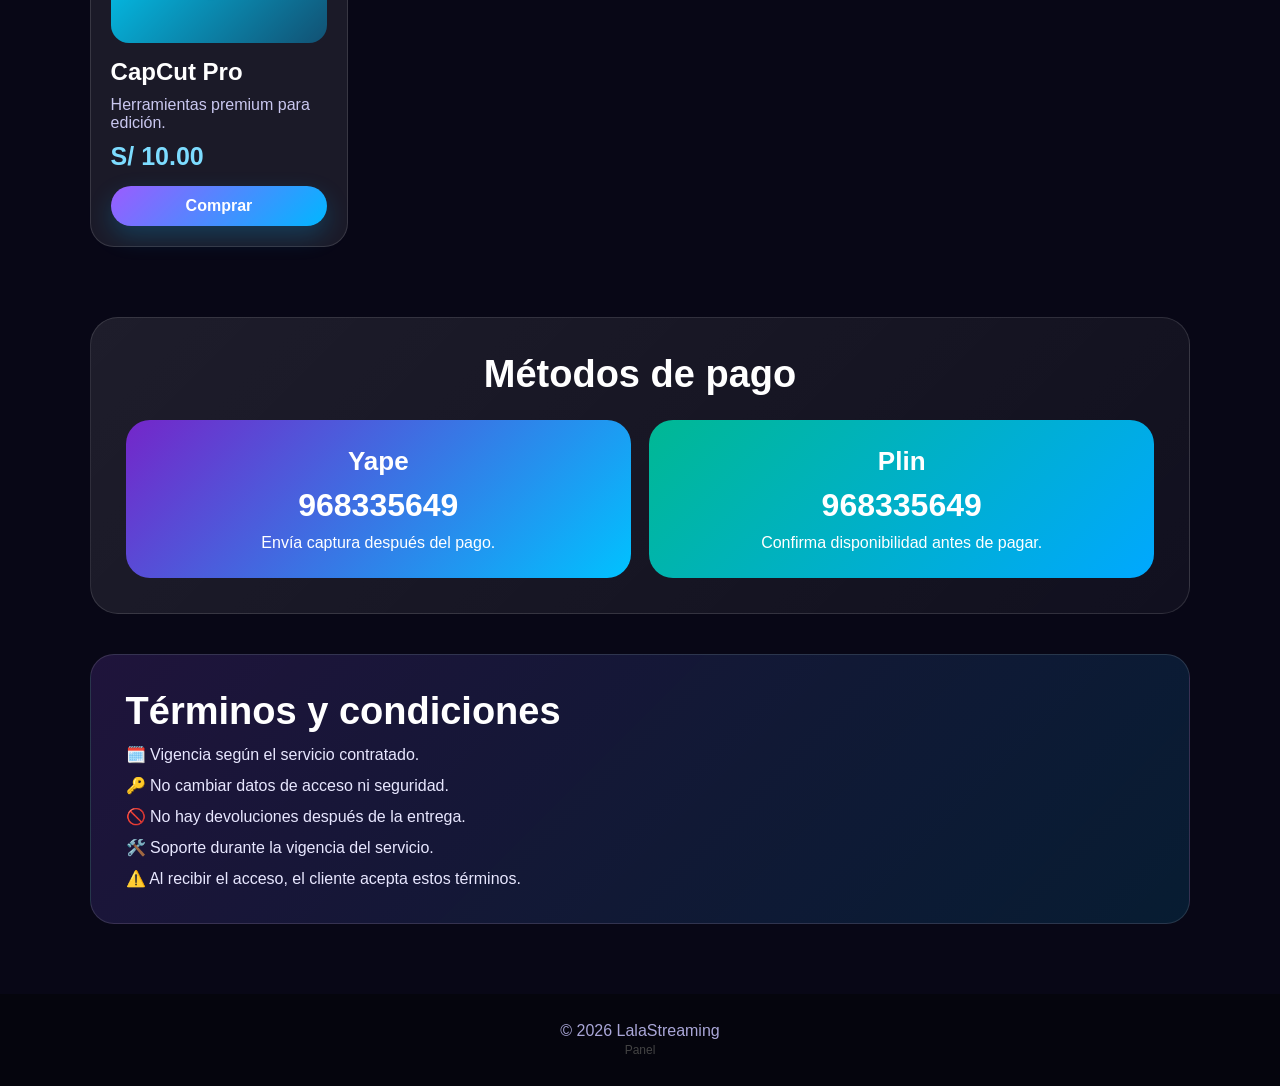
==== commit dd3a774b: "ACTUALIZACION2" ====
--- a/index.html
+++ b/index.html
@@ -1,89 +1,36 @@
-<!DOCTYPE html>
-<html lang="es">
+<!DOCTYPE html><html lang="es"><head>
+<meta charset="UTF-8"><meta name="viewport" content="width=device-width, initial-scale=1.0">
+<title>LalaStreaming | Tienda Digital</title><link rel="stylesheet" href="styles.css"></head><body>
+<header class="hero">
+  <nav><img src="logo-lalastreaming.png" class="logo" alt="LalaStreaming"><div class="nav-actions"><div class="currency-box"><span class="exchange-badge">🌎 Clientes internacionales</span><button id="currencyBtn" class="currency-btn">💵 Ver precios en USD</button></div><a id="waTop" target="_blank">WhatsApp</a></div></nav>
+  <section class="hero-content"><div><span class="badge">Tienda digital segura</span><h1 id="title">LalaStreaming</h1><h2 id="subtitle"></h2><p id="description"></p><div class="hero-buttons"><a href="#catalogo" class="primary">Ver plataformas</a><a href="#pagos" class="ghost">Métodos de pago</a></div></div><img src="logo-lalastreaming.png" class="big-logo" alt="LalaStreaming"></section>
+</header>
+<main>
 
-<head>
-  <meta charset="UTF-8">
-  <meta name="viewport" content="width=device-width, initial-scale=1.0">
-  <title>LalaStreaming | Tienda Digital</title>
-  <link rel="stylesheet" href="styles.css">
-</head>
+  <section class="promo-carousel top-carousel">
+    <div class="carousel-track" id="promoCarousel"></div>
+  </section>
 
-<body>
-  <header class="hero">
-    <nav><img src="logo-lalastreaming.png" class="logo" alt="LalaStreaming">
-      <div class="nav-actions">
-        <div class="currency-box"><span class="exchange-badge">🌎 Clientes internacionales</span><button
-            id="currencyBtn" class="currency-btn">💵 Ver precios en USD</button></div><a id="waTop"
-          target="_blank">WhatsApp</a>
-      </div>
-    </nav>
-    <section class="hero-content">
-      <div><span class="badge">Tienda digital segura</span>
-        <h1 id="title">LalaStreaming</h1>
-        <h2 id="subtitle"></h2>
-        <p id="description"></p>
-        <div class="hero-buttons"><a href="#catalogo" class="primary">Ver plataformas</a><a href="#pagos"
-            class="ghost">Métodos de pago</a></div>
-      </div><img src="logo-lalastreaming.png" class="big-logo" alt="LalaStreaming">
-    </section>
-  </header>
-  <main>
+  <section class="featured-offer" id="featuredOfferSection">
+    <div class="featured-copy">
+      <span>🔥 Oferta destacada</span>
+      <h2>Netflix Premium disponible</h2>
+      <p>Consulta stock, vigencia y entrega inmediata por WhatsApp.</p>
+      <a id="featuredWa" target="_blank">📲 Consultar oferta</a>
+    </div>
+    <img src="imagenes/netflix.png" alt="Oferta Netflix" onerror="this.style.display='none'">
+  </section>
+<section id="catalogo" class="section">
+    <div class="section-head"><div><h2>Catálogo por categorías</h2><p class="muted">Filtra por categoría o busca tu plataforma.</p></div><input id="search" class="search" placeholder="Buscar plataforma..."></div>
+    <div id="categoryFilters" class="category-filters"></div>
+    <div id="catalogByCategory"></div>
+  </section>
 
-    <section class="promo-carousel top-carousel">
-      <div class="carousel-track" id="promoCarousel"></div>
-    </section>
+  <section id="pagos" class="payments"><h2>Métodos de pago</h2><div class="payment-grid"><div class="payment-card yape"><span>Yape</span><strong id="yapeNumber"></strong><p>Envía captura después del pago.</p></div><div class="payment-card plin"><span>Plin</span><strong id="plinNumber"></strong><p>Confirma disponibilidad antes de pagar.</p></div></div></section>
+  <section class="terms"><h2>Términos y condiciones</h2><div id="terms"></div></section>
+</main>
 
-    <section class="featured-offer">
-      <div class="featured-copy">
-        <span>🔥 Oferta destacada</span>
-        <h2>Netflix Premium disponible</h2>
-        <p>Consulta stock, vigencia y entrega inmediata por WhatsApp.</p>
-        <a id="featuredWa" target="_blank">📲 Consultar oferta</a>
-      </div>
-      <img src="imagenes/netflix.png" alt="Oferta Netflix" onerror="this.style.display='none'">
-    </section>
-    <section id="catalogo" class="section">
-      <div class="section-head">
-        <div>
-          <h2>Catálogo por categorías</h2>
-          <p class="muted">Filtra por categoría o busca tu plataforma.</p>
-        </div><input id="search" class="search" placeholder="Buscar plataforma...">
-      </div>
-      <div id="categoryFilters" class="category-filters"></div>
-      <div id="catalogByCategory"></div>
-    </section>
-
-    <section id="pagos" class="payments">
-      <h2>Métodos de pago</h2>
-      <div class="payment-grid">
-        <div class="payment-card yape"><span>Yape</span><strong id="yapeNumber"></strong>
-          <p>Envía captura después del pago.</p>
-        </div>
-        <div class="payment-card plin"><span>Plin</span><strong id="plinNumber"></strong>
-          <p>Confirma disponibilidad antes de pagar.</p>
-        </div>
-      </div>
-    </section>
-    <section class="terms">
-      <h2>Términos y condiciones</h2>
-      <div id="terms"></div>
-    </section>
-  </main>
-
-  <div id="modal" class="modal">
-    <div class="modal-card"><button id="closeModal" class="close">×</button>
-      <div id="mLogo" class="brand-logo"></div><img id="mImg" class="modal-img" alt="">
-      <h2 id="mName"></h2>
-      <p id="mDesc"></p><strong id="mPrice"></strong><a id="mWa" target="_blank">Comprar por WhatsApp</a>
-    </div>
-  </div>
-  <div class="floating-actions"><a id="buyNowFloat" class="buy-now-float" target="_blank">📲 Comprar ahora</a><a
-      id="floatWa" class="float-wa" target="_blank">💬</a></div>
-  <footer>
-    <p>© 2026 LalaStreaming</p><a href="admin.html" class="hidden-admin">Panel</a>
-  </footer>
-  <script src="data.js"></script>
-  <script src="app.js"></script>
-</body>
-
-</html>+<div id="modal" class="modal"><div class="modal-card"><button id="closeModal" class="close">×</button><div id="mLogo" class="brand-logo"></div><img id="mImg" class="modal-img" alt=""><h2 id="mName"></h2><p id="mDesc"></p><strong id="mPrice"></strong><a id="mWa" target="_blank">Comprar por WhatsApp</a></div></div>
+<div class="floating-actions"><a id="buyNowFloat" class="buy-now-float" target="_blank">📲 Comprar ahora</a><a id="floatWa" class="float-wa" target="_blank">💬</a></div>
+<footer><p>© 2026 LalaStreaming</p><a href="admin.html" class="hidden-admin">Panel</a></footer>
+<script src="data.js"></script><script src="app.js"></script></body></html>
